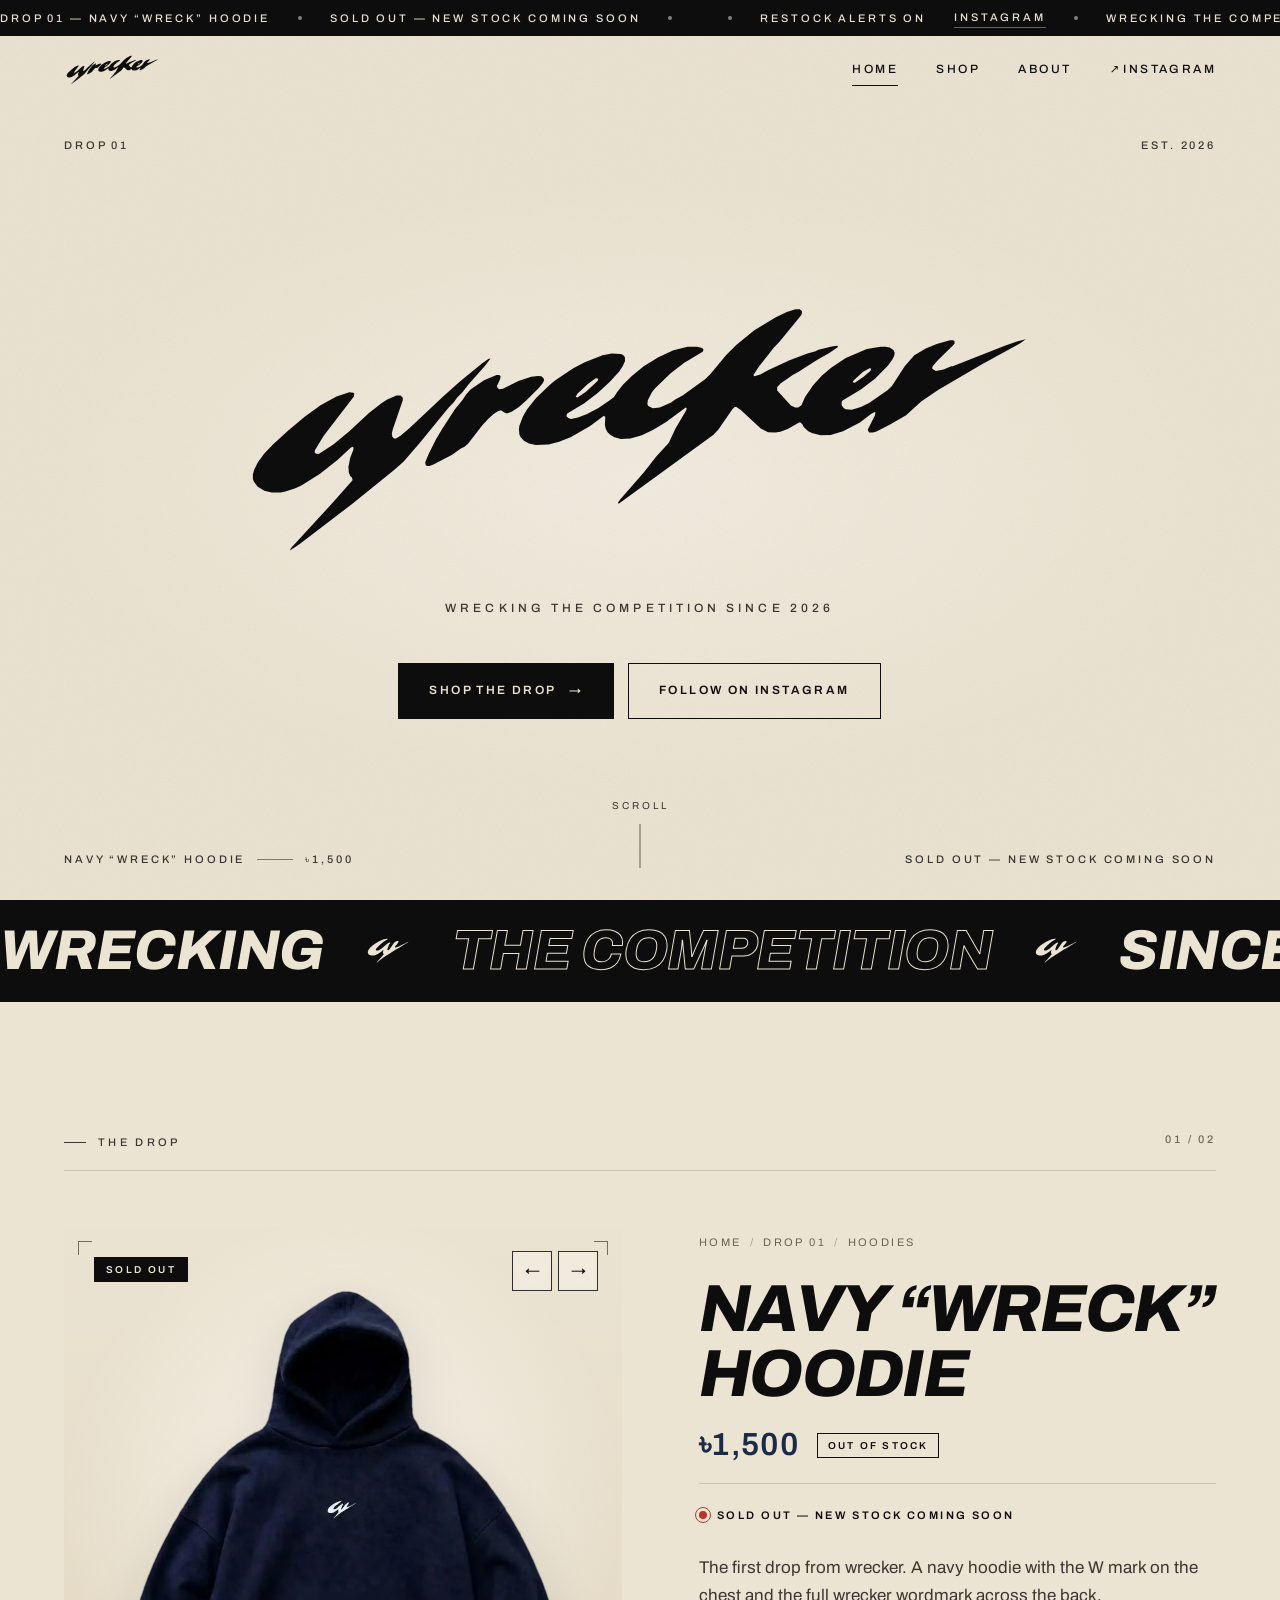
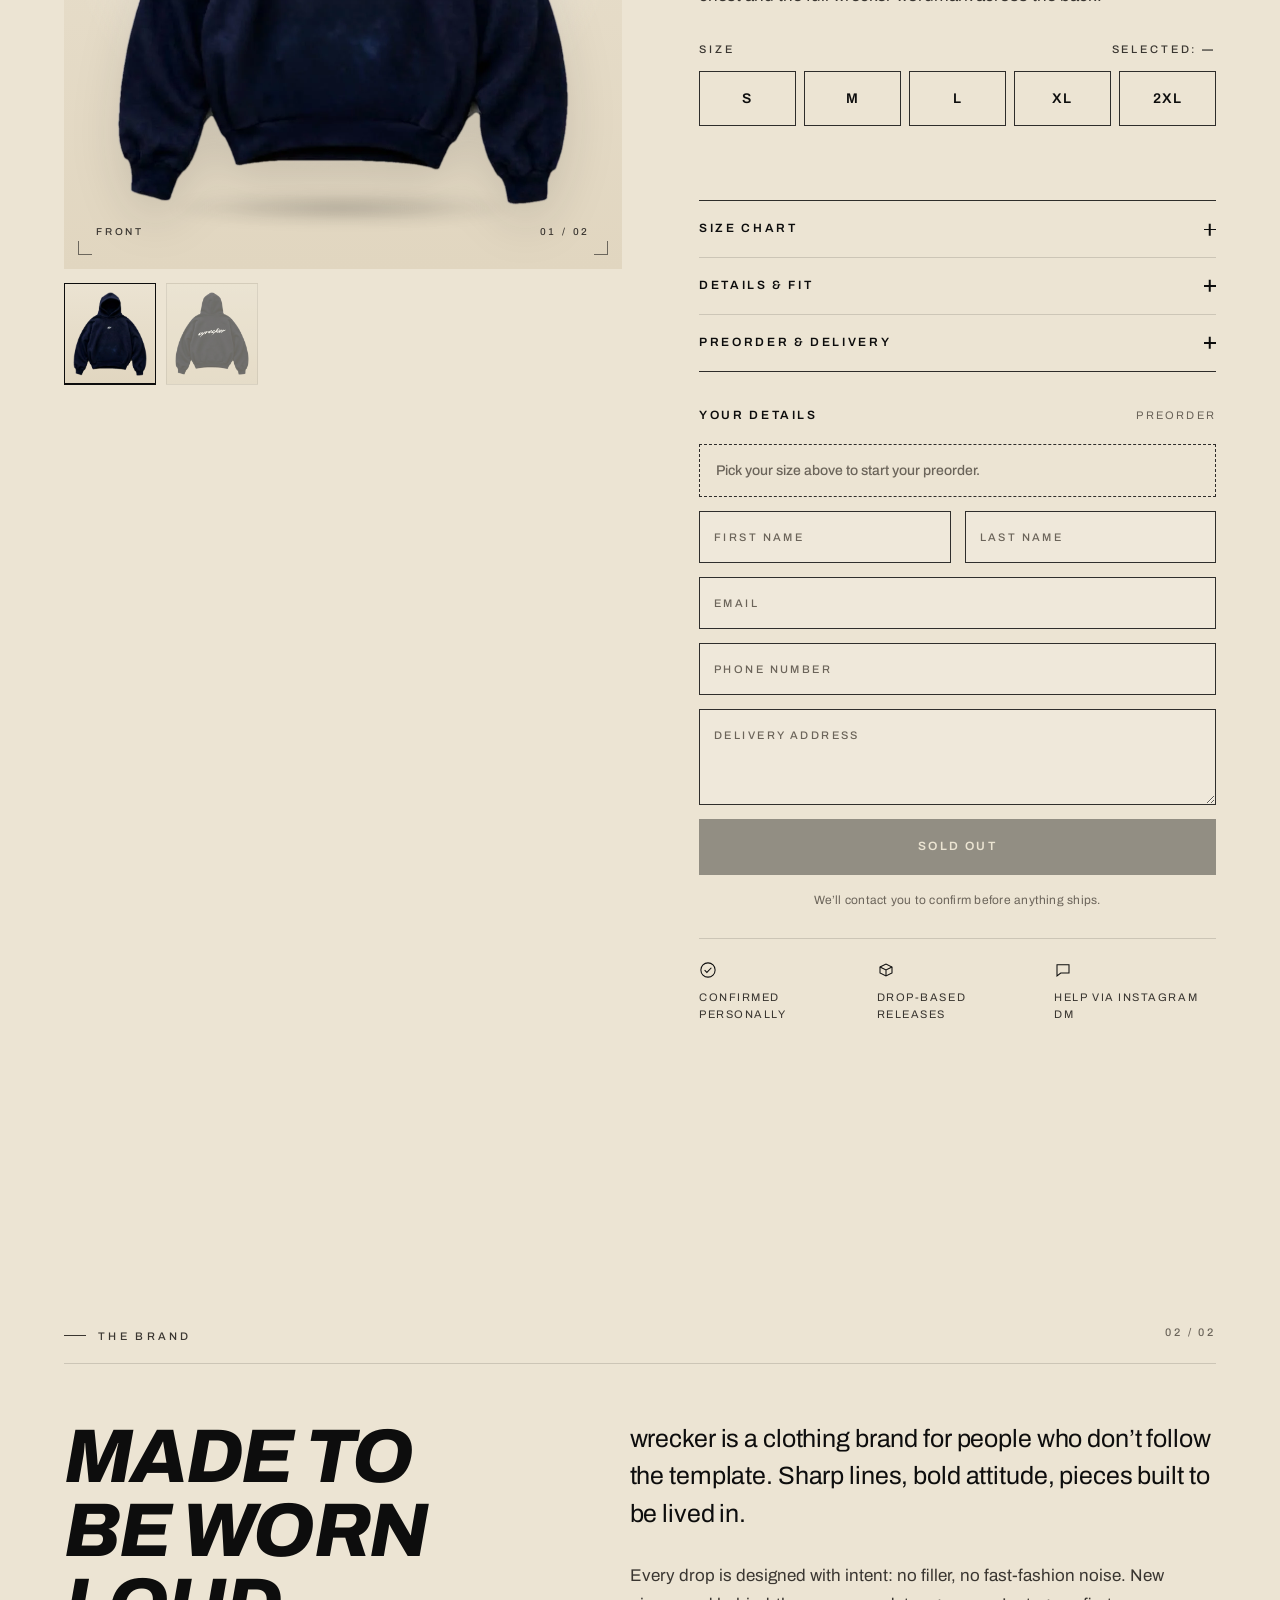
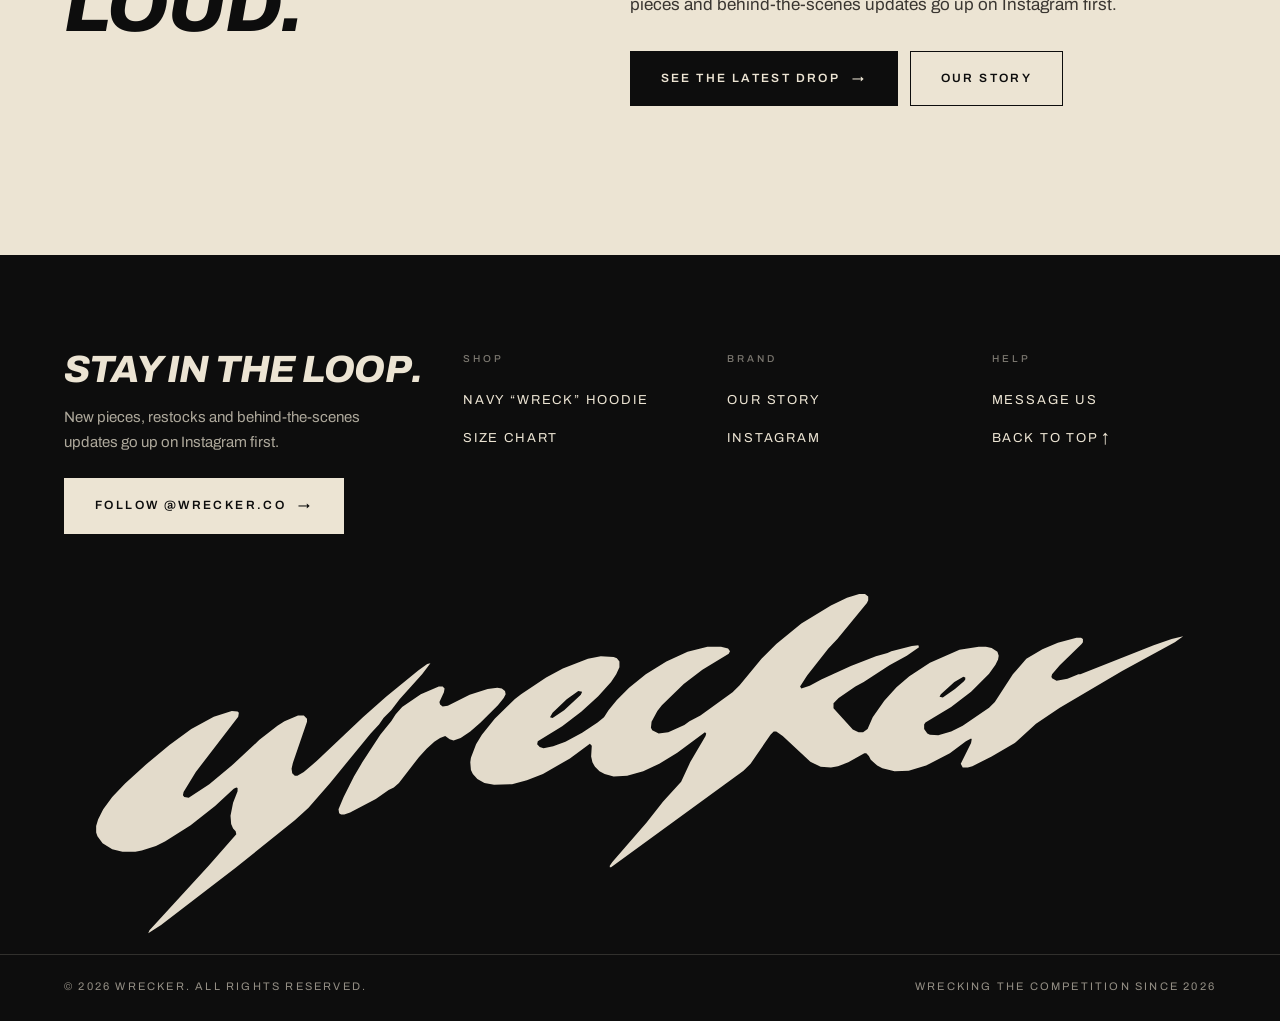
==== index.html @ 241a3a74 "Add files via upload" ====
<!doctype html>
<html lang="en">
<head>
  <meta charset="utf-8" />
  <meta name="viewport" content="width=device-width, initial-scale=1, viewport-fit=cover" />
  <title>wrecker &mdash; Wrecking The Competition Since 2026</title>
  <meta name="description" content="wrecker, a clothing brand. Drop 01: the Navy &quot;Wreck&quot; Hoodie. Follow us on Instagram." />
  <meta name="theme-color" content="#ece4d3" />
  <meta property="og:site_name" content="wrecker" />
  <meta property="og:type" content="website" />
  <meta property="og:title" content="wrecker &mdash; Wrecking The Competition Since 2026" />
  <meta property="og:description" content="wrecker, a clothing brand. Drop 01: the Navy &quot;Wreck&quot; Hoodie. Follow us on Instagram." />
  <meta property="og:image" content="hoodie-back.png" />
  <meta name="twitter:card" content="summary_large_image" />
  <link rel="icon" href="wrecker-icon.svg" type="image/svg+xml" />
  <link rel="preconnect" href="https://fonts.googleapis.com" />
  <link rel="preconnect" href="https://fonts.gstatic.com" crossorigin />
  <link rel="stylesheet" href="wrecker.css" />
  <link rel="preload" as="image" href="hoodie-front.webp" type="image/webp" />
  <script type="application/ld+json">{"@context":"https://schema.org","@type":"Product","name":"Navy \"Wreck\" Hoodie","brand":{"@type":"Brand","name":"wrecker"},"image":["hoodie-front.png","hoodie-back.png"],"offers":{"@type":"Offer","price":"1500","priceCurrency":"BDT","availability":"https://schema.org/OutOfStock"}}</script>
  <script>document.documentElement.classList.add("js");</script>
</head>
<body id="top">
  <svg width="0" height="0" style="position:absolute" aria-hidden="true" focusable="false"><symbol id="wm" viewBox="0 0 448.00 147.75"><path fill-rule="evenodd" d="M171.50 45.50 L170.25 44.50 L168.50 44.25 L164.75 44.75 L157.75 47.00 L149.25 51.25 L147.25 51.50 L146.25 50.75 L146.00 49.75 L147.75 46.00 L148.00 44.50 L147.25 43.75 L145.75 43.75 L138.75 46.75 L131.50 51.75 L129.00 54.50 L127.25 57.25 L123.00 62.50 L116.00 73.25 L112.75 78.75 L108.75 86.75 L106.75 91.50 L107.00 93.00 L107.75 93.50 L109.00 93.50 L111.25 92.75 L121.25 87.50 L126.25 84.00 L128.25 83.00 L130.25 81.25 L138.00 71.25 L141.00 68.00 L144.00 65.25 L146.25 63.75 L148.25 63.00 L150.00 64.25 L151.50 64.75 L154.25 63.75 L158.00 61.25 L162.00 57.75 L168.75 51.00 L171.00 48.25 L171.75 46.75ZM142.50 34.75 L141.25 35.00 L137.75 37.50 L125.25 47.75 L116.25 55.75 L98.25 72.75 L93.25 77.00 L90.75 78.50 L89.75 78.50 L88.75 77.50 L88.50 75.75 L89.00 73.50 L94.50 57.50 L94.50 56.25 L93.25 55.00 L91.00 55.00 L85.75 57.25 L83.00 59.00 L76.00 64.50 L65.25 74.50 L56.50 81.75 L48.50 87.00 L46.75 86.75 L46.25 86.00 L46.50 84.75 L51.25 77.00 L67.75 55.50 L68.00 54.00 L67.50 53.50 L65.25 53.25 L58.25 55.50 L49.50 60.25 L41.00 66.50 L32.00 74.00 L23.75 81.50 L18.75 86.75 L15.25 91.50 L13.25 95.50 L12.50 98.00 L12.50 100.50 L13.00 102.00 L15.00 104.75 L18.75 107.00 L22.75 108.00 L27.75 108.00 L30.25 107.50 L35.75 105.75 L39.25 104.00 L49.25 97.75 L58.75 90.25 L66.00 83.50 L67.00 83.00 L67.50 83.25 L67.50 84.50 L65.75 89.00 L64.75 94.00 L65.00 97.25 L65.75 99.00 L66.75 100.00 L67.00 101.25 L56.25 113.50 L33.25 138.50 L32.75 139.75 L37.75 136.50 L66.75 114.25 L89.75 95.75 L95.00 91.00 L103.50 81.25 L119.25 62.00 L122.50 58.50 L124.25 56.00 L127.25 53.00 L130.50 48.75 L139.25 39.00ZM435.25 24.25 L430.75 25.25 L423.75 27.75 L395.25 39.00 L394.50 39.00 L390.25 40.75 L386.00 41.50 L384.25 40.50 L384.00 40.00 L384.25 39.00 L387.25 35.50 L395.75 27.25 L396.25 26.50 L396.25 25.25 L395.50 24.75 L393.75 24.75 L386.50 26.75 L380.50 29.25 L374.25 33.00 L369.00 39.00 L362.00 49.75 L359.75 52.00 L349.50 59.00 L345.00 61.25 L340.00 62.75 L336.75 62.50 L335.75 62.00 L334.50 60.25 L334.50 58.50 L335.00 57.75 L345.00 51.75 L352.75 45.75 L359.75 38.75 L362.25 35.25 L363.25 33.25 L363.50 31.75 L363.00 30.25 L360.75 28.75 L358.50 28.25 L355.75 28.25 L348.25 29.50 L336.75 34.50 L328.75 39.75 L323.75 44.00 L319.00 49.25 L314.50 55.75 L312.50 60.25 L310.75 61.50 L309.00 61.50 L306.75 60.50 L299.25 52.25 L299.25 50.25 L301.25 48.25 L307.75 43.75 L311.00 42.00 L321.00 35.50 L327.75 31.75 L332.50 28.50 L332.25 27.75 L329.75 28.00 L321.75 30.00 L320.25 30.75 L315.75 32.00 L306.00 35.75 L294.50 41.00 L290.00 43.50 L286.75 44.50 L286.25 43.75 L289.00 39.50 L297.25 29.00 L300.75 25.25 L312.25 11.25 L312.75 10.25 L312.75 8.75 L311.50 7.75 L309.25 7.75 L304.50 9.25 L298.25 12.25 L286.75 19.25 L277.00 27.25 L271.25 33.00 L262.75 43.25 L260.00 46.00 L247.50 55.00 L243.25 57.25 L241.25 58.75 L235.00 61.50 L231.25 62.00 L228.75 60.75 L228.25 59.75 L228.50 57.50 L230.75 53.25 L232.50 51.00 L241.00 42.75 L248.25 37.25 L258.50 31.00 L259.00 30.00 L258.25 29.00 L255.50 28.25 L250.25 28.25 L242.50 30.25 L234.25 34.00 L226.25 39.00 L219.75 44.25 L215.00 49.00 L211.75 53.00 L210.00 55.75 L207.50 57.75 L201.50 61.75 L195.00 65.25 L190.25 67.00 L186.50 67.75 L185.00 67.25 L184.00 66.25 L184.25 65.00 L193.75 59.25 L201.25 53.50 L207.75 47.50 L212.75 42.00 L214.75 39.00 L216.00 36.25 L216.00 34.00 L215.00 32.75 L213.75 32.25 L208.75 32.00 L203.75 33.00 L194.00 36.75 L187.50 40.25 L177.75 46.75 L175.25 48.75 L167.50 56.25 L162.50 62.50 L160.25 66.25 L158.25 71.50 L158.00 73.25 L158.25 76.25 L159.00 77.75 L160.75 79.75 L163.50 81.25 L167.25 82.00 L174.25 81.75 L180.00 80.25 L186.25 77.75 L196.75 71.75 L204.50 66.00 L205.25 66.75 L205.00 71.00 L205.50 73.25 L206.50 75.00 L208.25 76.75 L210.25 77.75 L213.75 78.75 L219.00 78.50 L225.25 76.75 L231.50 73.75 L238.50 69.50 L249.25 61.50 L249.75 62.00 L249.50 63.00 L243.50 73.25 L240.00 80.75 L233.00 88.50 L226.50 96.75 L213.25 112.00 L212.25 113.50 L212.25 114.00 L212.75 114.00 L264.25 76.50 L267.00 73.75 L274.75 62.50 L276.00 61.25 L277.00 61.25 L279.50 63.00 L290.25 73.00 L294.25 75.00 L298.25 75.25 L301.00 74.75 L305.00 73.25 L311.25 69.75 L312.00 69.75 L313.00 70.75 L313.75 72.25 L316.25 74.50 L318.25 75.50 L323.00 76.75 L328.50 76.50 L335.25 74.50 L344.50 69.75 L350.75 65.00 L352.75 64.00 L353.00 64.25 L352.75 65.75 L348.75 73.75 L349.50 75.25 L351.50 75.25 L353.25 74.75 L360.75 71.00 L369.75 65.75 L378.00 58.25 L387.25 52.00 L411.50 37.75 L432.00 26.50ZM201.50 45.75 L201.00 47.00 L194.50 53.00 L190.00 56.00 L189.00 55.75 L190.00 54.00 L195.50 48.75 L200.00 45.50ZM350.50 40.25 L350.50 41.00 L350.00 41.75 L346.50 44.75 L341.75 48.00 L340.50 47.75 L341.00 46.75 L346.25 42.00 L349.75 40.00Z"/></symbol><symbol id="wmk" viewBox="0 0 226.25 160.75"><path fill-rule="evenodd" d="M204.25 39.00 L202.75 39.25 L185.75 48.00 L160.50 60.00 L150.75 63.75 L147.50 64.50 L144.75 64.50 L144.00 64.25 L143.00 63.25 L143.25 61.25 L153.50 49.50 L157.50 44.00 L159.75 39.50 L159.50 37.00 L157.25 35.75 L154.50 35.75 L149.50 37.00 L147.00 38.25 L143.50 40.75 L137.75 46.50 L130.25 56.75 L127.75 61.00 L120.25 71.75 L115.50 76.25 L114.25 77.00 L112.00 77.50 L110.75 77.00 L109.75 76.00 L109.50 75.25 L109.50 72.75 L110.50 68.25 L114.75 57.50 L117.50 52.00 L122.00 44.50 L122.00 43.50 L121.00 42.75 L118.75 43.00 L113.50 45.25 L108.75 48.25 L101.75 54.00 L91.50 63.25 L84.00 69.25 L78.50 73.00 L69.00 78.00 L65.50 79.00 L60.25 78.75 L58.25 77.00 L57.75 76.00 L57.75 74.00 L59.25 70.75 L60.75 68.50 L65.00 63.50 L72.75 55.75 L82.75 47.00 L92.25 39.75 L101.25 33.75 L110.75 28.25 L111.25 27.75 L111.25 26.75 L110.00 26.00 L106.25 26.00 L106.00 26.25 L101.00 26.50 L93.25 28.25 L88.50 30.00 L87.75 30.00 L82.25 32.25 L66.50 40.00 L52.00 49.00 L41.25 57.25 L31.75 66.25 L26.00 73.50 L22.75 80.00 L21.75 84.00 L21.75 88.75 L24.00 94.25 L27.00 97.25 L30.50 99.25 L37.75 101.00 L45.25 101.00 L49.00 100.50 L59.25 97.50 L68.25 93.00 L78.25 86.50 L79.50 85.25 L84.75 81.50 L90.75 76.00 L91.75 76.25 L91.75 77.50 L90.00 83.25 L89.75 88.25 L90.75 91.75 L93.50 95.00 L93.50 95.50 L78.75 111.75 L62.25 130.75 L59.75 134.50 L60.25 134.50 L75.00 122.50 L85.75 114.75 L88.00 112.75 L105.50 100.75 L107.50 99.75 L116.25 93.75 L125.50 88.25 L133.75 82.75 L142.75 77.50 L143.50 76.75 L154.50 70.50 L160.25 66.75 L164.50 64.50 L178.50 55.75 L186.00 51.50 L188.25 49.75 L200.50 42.25Z"/></symbol></svg>

  <a class="skip" href="#main">Skip to content</a>
  <div class="announce" role="region" aria-label="Announcement">
    <div class="announce-track"><span>Drop 01 &mdash; Navy &ldquo;Wreck&rdquo; Hoodie</span><span><span data-stock>Sold out &mdash; new stock coming soon</span></span><span>Restock alerts on <a href="https://www.instagram.com/wrecker.co/" target="_blank" rel="noopener">Instagram</a></span><span>Wrecking the competition since 2026</span><span>Drop 01 &mdash; Navy &ldquo;Wreck&rdquo; Hoodie</span><span><span aria-hidden="true" data-stock>Sold out &mdash; new stock coming soon</span></span><span>Restock alerts on <a href="https://www.instagram.com/wrecker.co/" target="_blank" rel="noopener">Instagram</a></span><span>Wrecking the competition since 2026</span></div>
  </div>
  <header class="site-header">
    <div class="inner">
      <a class="brand" href="/" aria-label="wrecker, home"><svg class="logo" viewBox="0 0 448.00 147.75" aria-hidden="true" focusable="false"><use href="#wm"/></svg></a>
      <nav class="nav" aria-label="Main">
        <a href="/" aria-current="page">Home</a>
        <a href="/#preorder">Shop</a>
        <a href="our-story.html">About</a>
        <a class="ext" href="https://www.instagram.com/wrecker.co/" target="_blank" rel="noopener">Instagram</a>
      </nav>
      <button class="menu-btn" type="button" aria-expanded="false" aria-controls="mobile-menu"><span class="lbl">Menu</span><span class="bars" aria-hidden="true"></span></button>
    </div>
  </header>
  <div class="mobile-menu" id="mobile-menu" aria-hidden="true">
    <nav aria-label="Mobile">
      <ol>
        <li><a href="/" aria-current="page">Home</a></li>
        <li><a href="/#preorder">Shop</a></li>
        <li><a href="our-story.html">About</a></li>
        <li><a href="https://www.instagram.com/wrecker.co/" target="_blank" rel="noopener">Instagram</a></li>
      </ol>
    </nav>
    <div class="mm-foot"><span>Est. 2026</span><a class="link" href="https://ig.me/m/wrecker.co" target="_blank" rel="noopener">Message us</a></div>
  </div>

  <main id="main">
    <section class="hero" aria-label="wrecker">
      <div class="hero-meta" aria-hidden="true">
        <p class="tl">Drop 01</p>
        <p class="tr">Est. 2026</p>
        <p class="bl">Navy &ldquo;Wreck&rdquo; Hoodie<span class="rule"></span>&#2547;1,500</p>
        <p class="br"><span data-stock>Sold out &mdash; new stock coming soon</span></p>
      </div>
      <div class="hero-inner">
        <h1 class="wordmark"><span class="visually-hidden">wrecker</span><svg class="logo" viewBox="0 0 448.00 147.75" aria-hidden="true" focusable="false"><use href="#wm"/></svg></h1>
        <p class="tagline">Wrecking The Competition Since 2026</p>
        <div class="actions">
          <a class="btn" href="#preorder">Shop the drop <span class="arrow" aria-hidden="true">&rarr;</span></a>
          <a class="btn ghost" href="https://www.instagram.com/wrecker.co/" target="_blank" rel="noopener">Follow on Instagram</a>
        </div>
      </div>
      <a class="scroll-cue" href="#preorder" aria-label="Scroll to the drop"><span>Scroll</span><i></i></a>
    </section>

  <div class="marquee" aria-hidden="true">
    <div class="marquee-track"><span class="">Wrecking</span><span><svg class="mark" viewBox="0 0 226.25 160.75" aria-hidden="true" focusable="false"><use href="#wmk"/></svg></span><span class="outline">the competition</span><span><svg class="mark" viewBox="0 0 226.25 160.75" aria-hidden="true" focusable="false"><use href="#wmk"/></svg></span><span class="">since 2026</span><span><svg class="mark" viewBox="0 0 226.25 160.75" aria-hidden="true" focusable="false"><use href="#wmk"/></svg></span><span class="">Wrecking</span><span><svg class="mark" viewBox="0 0 226.25 160.75" aria-hidden="true" focusable="false"><use href="#wmk"/></svg></span><span class="outline">the competition</span><span><svg class="mark" viewBox="0 0 226.25 160.75" aria-hidden="true" focusable="false"><use href="#wmk"/></svg></span><span class="">since 2026</span><span><svg class="mark" viewBox="0 0 226.25 160.75" aria-hidden="true" focusable="false"><use href="#wmk"/></svg></span><span class="">Wrecking</span><span><svg class="mark" viewBox="0 0 226.25 160.75" aria-hidden="true" focusable="false"><use href="#wmk"/></svg></span><span class="outline">the competition</span><span><svg class="mark" viewBox="0 0 226.25 160.75" aria-hidden="true" focusable="false"><use href="#wmk"/></svg></span><span class="">since 2026</span><span><svg class="mark" viewBox="0 0 226.25 160.75" aria-hidden="true" focusable="false"><use href="#wmk"/></svg></span><span class="">Wrecking</span><span><svg class="mark" viewBox="0 0 226.25 160.75" aria-hidden="true" focusable="false"><use href="#wmk"/></svg></span><span class="outline">the competition</span><span><svg class="mark" viewBox="0 0 226.25 160.75" aria-hidden="true" focusable="false"><use href="#wmk"/></svg></span><span class="">since 2026</span><span><svg class="mark" viewBox="0 0 226.25 160.75" aria-hidden="true" focusable="false"><use href="#wmk"/></svg></span></div>
  </div>

    <section class="section" id="preorder" aria-labelledby="po-title">
      <div class="section-head"><p class="eyebrow">The drop</p><span class="index">01 / 02</span></div>
      <div class="po-grid">
        <div class="po-gallery soldout" aria-label="Navy Wreck hoodie photos">
          <figure class="po-photo" id="po-main" tabindex="0" aria-label="Product photo. Click or use the arrow keys to switch view.">
            <span class="ticks" aria-hidden="true"><i></i></span>
            <span class="po-badge">Sold out</span>
            <span class="po-hint" aria-hidden="true">Hover to zoom &middot; click to turn</span>
            <div class="po-arrows">
              <button type="button" class="po-arrow" data-step="-1" aria-label="Previous view">&larr;</button>
              <button type="button" class="po-arrow" data-step="1" aria-label="Next view">&rarr;</button>
            </div>
            <picture>
              <source id="po-src" srcset="hoodie-front.webp" type="image/webp">
              <img id="po-img" src="hoodie-front.png" alt="Front view of the navy Wreck hoodie" width="889" height="1011" loading="eager" fetchpriority="high">
            </picture>
            <figcaption id="po-cap">Front</figcaption>
            <span class="po-count" id="po-count" aria-hidden="true">01 / 02</span>
          </figure>
          <div class="po-thumbs">
            <button type="button" class="po-thumb active" data-view="front" aria-label="Show front" aria-pressed="true"><picture><source srcset="hoodie-front.webp" type="image/webp"><img src="hoodie-front.png" alt="" width="889" height="1011"></picture></button>
            <button type="button" class="po-thumb" data-view="back" aria-label="Show back" aria-pressed="false"><picture><source srcset="hoodie-back.webp" type="image/webp"><img src="hoodie-back.png" alt="" width="1000" height="1126" loading="lazy"></picture></button>
          </div>
        </div>

        <div class="po-info" id="order">
          <nav class="po-crumbs" aria-label="Breadcrumb"><a href="/">Home</a><span aria-hidden="true">/</span><span>Drop 01</span><span aria-hidden="true">/</span><span>Hoodies</span></nav>
          <h2 id="po-title">Navy &ldquo;Wreck&rdquo; Hoodie</h2>
          <div class="po-price-row">
            <p class="po-price">&#2547;1,500</p>
            <span class="po-soldout">Out of stock</span>
          </div>
          <p class="po-status" id="po-status"><span class="po-dot" aria-hidden="true"></span><span>Sold out &mdash; new stock coming soon</span></p>
          <!-- EDIT: product description -->
          <p class="po-desc">The first drop from wrecker. A navy hoodie with the W mark on the chest and the full wrecker wordmark across the back.</p>

          <fieldset class="sizes">
            <legend><span>Size</span><span>Selected: <output id="size-picked">&mdash;</output></span></legend>
            <div class="size-row">
              <input type="radio" name="size" id="size-s" value="S"><label for="size-s">S</label>
              <input type="radio" name="size" id="size-m" value="M"><label for="size-m">M</label>
              <input type="radio" name="size" id="size-l" value="L"><label for="size-l">L</label>
              <input type="radio" name="size" id="size-xl" value="XL"><label for="size-xl">XL</label>
              <input type="radio" name="size" id="size-2xl" value="2XL"><label for="size-2xl">2XL</label>
            </div>
          </fieldset>
          <button type="button" class="size-link" data-open-chart>View size chart</button>

          <div class="accs">
            <details class="acc" id="size-chart">
              <summary>Size chart <span class="pm" aria-hidden="true"></span></summary>
              <div class="acc-body">
                <div class="chart-scroll">
                  <table class="size-table">
                    <thead>
                      <tr><th scope="col">Measurement (in)</th><th scope="col">S</th><th scope="col">M</th><th scope="col">L</th><th scope="col">XL</th><th scope="col">2XL</th></tr>
                    </thead>
                    <tbody>
                      <tr><th scope="row">Length</th><td>25.59</td><td>26.38</td><td>27.17</td><td>27.95</td><td>28.74</td></tr>
                      <tr><th scope="row">1/2 Chest</th><td>16.93</td><td>17.72</td><td>18.50</td><td>19.29</td><td>20.08</td></tr>
                      <tr><th scope="row">1/2 Waist</th><td>15.75</td><td>16.54</td><td>17.32</td><td>18.11</td><td>18.90</td></tr>
                      <tr><th scope="row">Sleeve Length</th><td>7.48</td><td>7.87</td><td>8.27</td><td>8.66</td><td>9.06</td></tr>
                    </tbody>
                  </table>
                </div>
                <p class="chart-note">Measured flat, in inches. Between sizes? Message us and we&rsquo;ll help you pick.</p>
              </div>
            </details>
            <details class="acc">
              <summary>Details &amp; fit <span class="pm" aria-hidden="true"></span></summary>
              <div class="acc-body">
                <!-- EDIT: add fabric, weight and care once confirmed -->
                <ul>
                  <li>Oversized, drop-shoulder silhouette</li>
                  <li>Ribbed cuffs and hem</li>
                  <li>W mark on the chest</li>
                  <li>wrecker wordmark across the back</li>
                  <li>Colour: navy</li>
                </ul>
              </div>
            </details>
            <details class="acc">
              <summary>Preorder &amp; delivery <span class="pm" aria-hidden="true"></span></summary>
              <div class="acc-body">
                <!-- EDIT: add delivery areas and timings -->
                <p>Place your preorder below. We contact every customer personally to confirm the order before it ships.</p>
                <p>Prefer to order by message? <a class="link" href="https://ig.me/m/wrecker.co" target="_blank" rel="noopener">DM us on Instagram</a>.</p>
              </div>
            </details>
          </div>

          <div class="order-head"><h3>Your details</h3><span class="step">Preorder</span></div>
          <form id="order-form" novalidate>
            <p id="order-summary" class="empty">Pick your size above to start your preorder.</p>
            <div class="row">
              <label class="field"><input type="text" name="first_name" required autocomplete="given-name" placeholder=" "><span>First name</span></label>
              <label class="field"><input type="text" name="last_name" required autocomplete="family-name" placeholder=" "><span>Last name</span></label>
            </div>
            <label class="field"><input type="email" name="email" required autocomplete="email" placeholder=" "><span>Email</span></label>
            <label class="field"><input type="tel" name="phone" required autocomplete="tel" placeholder=" "><span>Phone number</span></label>
            <label class="field"><textarea name="address" required autocomplete="street-address" placeholder=" "></textarea><span>Delivery address</span></label>
            <input type="checkbox" name="botcheck" tabindex="-1" autocomplete="off" style="display:none">
            <button type="submit" class="btn block" id="order-submit" disabled>Sold out</button>
            <p id="order-msg" role="status"></p>
            <p class="form-fine">We&rsquo;ll contact you to confirm before anything ships.</p>
          </form>

          <ul class="assure">
            <li><svg viewBox="0 0 24 24" aria-hidden="true"><circle cx="12" cy="12" r="9.5"/><path d="M7.5 12.3l3 3 6-6.3"/></svg>Confirmed personally</li>
            <li><svg viewBox="0 0 24 24" aria-hidden="true"><path d="M4 8l8-4 8 4v8l-8 4-8-4z"/><path d="M4 8l8 4 8-4M12 12v8"/></svg>Drop-based releases</li>
            <li><svg viewBox="0 0 24 24" aria-hidden="true"><path d="M4 5h16v11H9l-5 4z"/></svg>Help via Instagram DM</li>
          </ul>
          <p class="po-dm">Prefer Instagram? <a class="link" href="https://ig.me/m/wrecker.co" target="_blank" rel="noopener">Message us</a>.</p>
        </div>
      </div>
    </section>

    <section class="section" aria-labelledby="brand-title">
      <div class="section-head"><p class="eyebrow">The brand</p><span class="index">02 / 02</span></div>
      <div class="two-col">
        <div class="sticky-col">
          <h2 id="brand-title">Made to be worn loud.</h2>
        </div>
        <div>
          <!-- TODO: replace with the real brand description -->
          <p class="lead">wrecker is a clothing brand for people who don&rsquo;t follow the template. Sharp lines, bold attitude, pieces built to be lived in.</p>
          <p>Every drop is designed with intent: no filler, no fast-fashion noise. New pieces and behind-the-scenes updates go up on Instagram first.</p>
          <p style="display:flex;gap:12px;flex-wrap:wrap;margin-top:32px">
            <a class="btn" href="https://www.instagram.com/wrecker.co/" target="_blank" rel="noopener">See the latest drop <span class="arrow" aria-hidden="true">&rarr;</span></a>
            <a class="btn ghost" href="our-story.html">Our story</a>
          </p>
        </div>
      </div>
    </section>
  </main>

  <footer class="site-footer">
    <div class="footer-top">
      <div class="footer-intro">
        <p class="statement-sm">Stay in the loop.</p>
        <p>New pieces, restocks and behind-the-scenes updates go up on Instagram first.</p>
        <a class="btn light" href="https://www.instagram.com/wrecker.co/" target="_blank" rel="noopener">Follow @wrecker.co <span class="arrow" aria-hidden="true">&rarr;</span></a>
      </div>
      <div class="footer-col">
        <h4>Shop</h4>
        <ul>
          <li><a href="/#preorder">Navy &ldquo;Wreck&rdquo; Hoodie</a></li>
          <li><a href="/#size-chart">Size chart</a></li>
        </ul>
      </div>
      <div class="footer-col">
        <h4>Brand</h4>
        <ul>
          <li><a href="our-story.html">Our story</a></li>
          <li><a href="https://www.instagram.com/wrecker.co/" target="_blank" rel="noopener">Instagram</a></li>
        </ul>
      </div>
      <div class="footer-col">
        <h4>Help</h4>
        <ul>
          <li><a href="https://ig.me/m/wrecker.co" target="_blank" rel="noopener">Message us</a></li>
          <li><a href="#top">Back to top &uarr;</a></li>
        </ul>
      </div>
    </div>
    <div class="footer-mark" aria-hidden="true"><svg class="logo" viewBox="0 0 448.00 147.75" aria-hidden="true" focusable="false"><use href="#wm"/></svg></div>
    <div class="footer-bottom">
      <span>&copy; <span data-year>2026</span> wrecker. All rights reserved.</span>
      <span>Wrecking the competition since 2026</span>
    </div>
  </footer>
  <div class="buybar" aria-label="Quick buy">
    <div class="buybar-in">
      <picture><source srcset="hoodie-front.webp" type="image/webp"><img src="hoodie-front.png" alt="" width="44" height="44" loading="lazy"></picture>
      <div class="bb-text"><span class="bb-name">Navy &ldquo;Wreck&rdquo; Hoodie</span><span class="bb-price">&#2547;1,500</span></div>
      <a class="btn" id="bb-btn" href="#order">Preorder</a>
    </div>
  </div>
  <script src="wrecker.js" defer></script>
</body>
</html>
---- wrecker.css ----
/* =====================================================================
   wrecker — shared styles
   Fonts:  Archivo (display + body), unchanged.
   Colour: cream / ink / navy, unchanged.
   This file now holds every style the site uses (the old inline <style>
   block in index.html has moved here).
===================================================================== */
@import url("https://fonts.googleapis.com/css2?family=Archivo:ital,wght@0,400;0,500;0,600;1,800&display=swap");

:root {
  --cream: #ece4d3;
  --cream-deep: #e2d8c3;
  --paper: #f3eee3;
  --ink: #0d0d0d;
  --ink-soft: #3a3631;
  --ink-mute: #6b645a;
  --navy: #1b2a47;
  --line: rgba(13, 13, 13, 0.14);
  --line-strong: rgba(13, 13, 13, 0.85);
  --font-display: "Archivo", "Arial Black", system-ui, sans-serif;
  --font-body: "Archivo", system-ui, -apple-system, "Segoe UI", sans-serif;
  --gutter: clamp(20px, 5vw, 64px);
  --max: 1280px;
  --ratio: 3.0321;
  --ease: cubic-bezier(0.2, 0.7, 0.2, 1);
  --ease-io: cubic-bezier(0.7, 0, 0.2, 1);
  --header-h: 68px;
  --bar-h: 36px;
  color-scheme: light;
}

/* ---------------------------------------------------------------- base */
*, *::before, *::after { box-sizing: border-box; }
html { scroll-behavior: smooth; scroll-padding-top: calc(var(--header-h) + 16px); -webkit-text-size-adjust: 100%; }
body {
  margin: 0; background: var(--cream); color: var(--ink);
  font-family: var(--font-body); font-size: 17px; line-height: 1.65;
  -webkit-font-smoothing: antialiased; -moz-osx-font-smoothing: grayscale;
  text-rendering: optimizeLegibility; font-kerning: normal;
  min-height: 100vh; display: flex; flex-direction: column;
}
body.menu-open { overflow: hidden; }
::selection { background: var(--ink); color: var(--cream); }

/* band under the phone status bar */
body::before {
  content: ""; position: fixed; inset: 0 0 auto; height: env(safe-area-inset-top, 0px);
  z-index: 60; background: var(--cream);
}
/* soft paper grain over everything */
body::after {
  content: ""; position: fixed; inset: 0; pointer-events: none; z-index: 90;
  opacity: 0.28; mix-blend-mode: multiply;
  background-image: url("data:image/svg+xml;utf8,<svg xmlns='http://www.w3.org/2000/svg' width='220' height='220'><filter id='n'><feTurbulence type='fractalNoise' baseFrequency='0.9' numOctaves='2' stitchTiles='stitch'/><feColorMatrix values='0 0 0 0 0.45  0 0 0 0 0.4  0 0 0 0 0.3  0 0 0 0.35 0'/></filter><rect width='100%' height='100%' filter='url(%23n)'/></svg>");
}

a { color: inherit; }
img { max-width: 100%; display: block; }
button { font: inherit; color: inherit; }
:focus-visible { outline: 2px solid var(--ink); outline-offset: 3px; }
.visually-hidden { position: absolute !important; width: 1px; height: 1px; overflow: hidden; clip: rect(0 0 0 0); white-space: nowrap; }

.skip {
  position: fixed; top: 10px; left: 10px; z-index: 100; padding: 10px 16px;
  background: var(--ink); color: var(--cream); text-decoration: none;
  font-size: 12px; font-weight: 600; letter-spacing: 0.18em; text-transform: uppercase;
  transform: translateY(-160%); transition: transform 0.3s var(--ease);
}
.skip:focus { transform: none; }

/* ---------------------------------------------------------------- logo */
.logo { display: block; fill: currentColor; aspect-ratio: var(--ratio); height: auto; }
.mark { display: inline-block; fill: currentColor; width: 1.4em; height: 1em; vertical-align: -0.1em; }

/* ---------------------------------------------------------- announcement */
.announce {
  position: relative; z-index: 41; background: var(--ink); color: var(--cream);
  height: var(--bar-h); overflow: hidden; display: flex; align-items: center;
  font-size: 11px; font-weight: 500; letter-spacing: 0.26em; text-transform: uppercase;
}
.announce-track { display: flex; width: max-content; animation: ticker 38s linear infinite; }
.announce-track span { display: inline-flex; align-items: center; gap: 28px; padding-right: 28px; white-space: nowrap; }
.announce-track span::after { content: ""; width: 4px; height: 4px; border-radius: 50%; background: currentColor; opacity: 0.55; }
.announce a { text-decoration: none; border-bottom: 1px solid rgba(236, 228, 211, 0.4); }
.announce:hover .announce-track { animation-play-state: paused; }
@keyframes ticker { to { transform: translateX(-50%); } }

/* ---------------------------------------------------------------- header */
.site-header {
  position: sticky; top: env(safe-area-inset-top, 0px); z-index: 40;
  background: color-mix(in srgb, var(--cream) 88%, transparent);
  backdrop-filter: blur(14px) saturate(1.2); -webkit-backdrop-filter: blur(14px) saturate(1.2);
  transition: box-shadow 0.4s var(--ease), background-color 0.4s var(--ease);
}
.site-header.scrolled { box-shadow: 0 1px 0 var(--line); background: color-mix(in srgb, var(--cream) 94%, transparent); }
.inner {
  max-width: var(--max); margin: 0 auto; width: 100%;
  padding-inline: var(--gutter);
  display: flex; align-items: center; justify-content: space-between; gap: 16px;
}
.site-header .inner { height: var(--header-h); }
.brand { display: block; line-height: 0; text-decoration: none; transition: opacity 0.3s var(--ease); }
.brand:hover { opacity: 0.72; }
.brand .logo { --h: 32px; height: var(--h); width: calc(var(--h) * var(--ratio)); }

.nav { display: flex; gap: clamp(18px, 3vw, 40px); align-items: center; }
.nav a {
  position: relative; text-decoration: none; font-size: 12px; font-weight: 500;
  letter-spacing: 0.2em; text-transform: uppercase; padding: 8px 0;
}
.nav a::after {
  content: ""; position: absolute; left: 0; right: 0; bottom: 2px; height: 1px; background: currentColor;
  transform: scaleX(0); transform-origin: right; transition: transform 0.45s var(--ease);
}
.nav a:hover::after, .nav a[aria-current="page"]::after { transform: scaleX(1); transform-origin: left; }
.nav .ext::before { content: "\2197"; margin-right: 0.35em; font-size: 0.95em; letter-spacing: 0; }

.menu-btn {
  display: none; align-items: center; gap: 10px; padding: 10px 0; border: 0; background: none; cursor: pointer;
  font-size: 12px; font-weight: 600; letter-spacing: 0.2em; text-transform: uppercase;
}
.menu-btn .bars { position: relative; width: 22px; height: 10px; }
.menu-btn .bars::before, .menu-btn .bars::after {
  content: ""; position: absolute; left: 0; right: 0; height: 1.5px; background: currentColor;
  transition: transform 0.45s var(--ease), top 0.45s var(--ease);
}
.menu-btn .bars::before { top: 0; }
.menu-btn .bars::after { top: 8.5px; }
.menu-open .menu-btn .bars::before { top: 4.25px; transform: rotate(45deg); }
.menu-open .menu-btn .bars::after { top: 4.25px; transform: rotate(-45deg); }

.mobile-menu {
  position: fixed; inset: 0; z-index: 35; background: var(--cream);
  padding: calc(var(--header-h) + var(--bar-h) + 40px) var(--gutter) 40px;
  display: flex; flex-direction: column; justify-content: space-between;
  clip-path: inset(0 0 100% 0); visibility: hidden;
  transition: clip-path 0.7s var(--ease-io), visibility 0s linear 0.7s;
}
.menu-open .mobile-menu { clip-path: inset(0 0 0 0); visibility: visible; transition: clip-path 0.7s var(--ease-io), visibility 0s; }
.mobile-menu ol { list-style: none; margin: 0; padding: 0; counter-reset: m; }
.mobile-menu li { border-bottom: 1px solid var(--line); overflow: hidden; }
.mobile-menu li a {
  counter-increment: m; display: flex; align-items: baseline; gap: 18px; padding: 16px 0; text-decoration: none;
  font-family: var(--font-display); font-style: italic; font-weight: 800; text-transform: uppercase;
  letter-spacing: -0.02em; font-size: clamp(40px, 12vw, 64px); line-height: 1;
  transform: translateY(110%); transition: transform 0.7s var(--ease);
}
.mobile-menu li a::before { content: "0" counter(m); font-family: var(--font-body); font-style: normal; font-weight: 500; font-size: 11px; letter-spacing: 0.2em; color: var(--ink-mute); }
.menu-open .mobile-menu li a { transform: none; }
.menu-open .mobile-menu li:nth-child(2) a { transition-delay: 0.06s; }
.menu-open .mobile-menu li:nth-child(3) a { transition-delay: 0.12s; }
.menu-open .mobile-menu li:nth-child(4) a { transition-delay: 0.18s; }
.mobile-menu .mm-foot { display: flex; justify-content: space-between; gap: 16px; font-size: 11px; letter-spacing: 0.22em; text-transform: uppercase; color: var(--ink-soft); }

/* ---------------------------------------------------------------- buttons */
.btn {
  position: relative; display: inline-flex; align-items: center; justify-content: center; gap: 12px;
  overflow: hidden; isolation: isolate;
  font-family: var(--font-body); font-size: 12px; font-weight: 600; letter-spacing: 0.2em; text-transform: uppercase;
  text-decoration: none; padding: 17px 30px; border: 1.5px solid var(--ink); border-radius: 0;
  background: var(--ink); color: var(--cream); cursor: pointer;
  transition: color 0.5s var(--ease), transform 0.2s ease;
}
.btn::before {
  content: ""; position: absolute; inset: 0; z-index: -1; background: var(--cream);
  transform: scaleY(0); transform-origin: bottom; transition: transform 0.5s var(--ease);
}
.btn:hover { color: var(--ink); }
.btn:hover::before { transform: scaleY(1); }
.btn:active { transform: scale(0.98); }
.btn .arrow { display: inline-block; transition: transform 0.5s var(--ease); }
.btn:hover .arrow { transform: translateX(4px); }
.btn.ghost { background: transparent; color: var(--ink); }
.btn.ghost::before { background: var(--ink); }
.btn.ghost:hover { color: var(--cream); }
.btn.light { background: var(--cream); color: var(--ink); border-color: var(--cream); }
.btn.light::before { background: var(--ink); }
.btn.light:hover { color: var(--cream); }
.btn.block { width: 100%; }
.btn[disabled], .btn[aria-disabled="true"] { opacity: 0.4; cursor: not-allowed; }
.btn[disabled]:hover, .btn[aria-disabled="true"]:hover { color: var(--cream); }
.btn[disabled]:hover::before, .btn[aria-disabled="true"]:hover::before { transform: scaleY(0); }
.btn[disabled]:active { transform: none; }

.link {
  text-decoration: none; background: linear-gradient(currentColor, currentColor) 0 100% / 100% 1px no-repeat;
  padding-bottom: 2px; transition: background-size 0.45s var(--ease);
}
.link:hover { background-size: 0 1px; background-position: 100% 100%; }

/* ---------------------------------------------------------------- hero */
.hero {
  position: relative; display: grid; place-items: center; text-align: center;
  min-height: calc(100svh - var(--header-h) - var(--bar-h));
  padding: clamp(80px, 12vw, 140px) var(--gutter) clamp(90px, 11vw, 130px);
  overflow: hidden;
}
.hero::before {
  /* soft vignette behind the wordmark */
  content: ""; position: absolute; inset: -10%; pointer-events: none;
  background: radial-gradient(ellipse 55% 45% at 50% 48%, rgba(243, 238, 227, 0.9), rgba(243, 238, 227, 0) 70%);
}
.hero-inner { position: relative; will-change: transform, opacity; }
.hero .wordmark { margin: 0; line-height: 0; }
.hero .wordmark .logo { width: clamp(280px, 64vw, 820px); margin: 0 auto; animation: wipe 1.5s var(--ease-io) 0.15s both; }
.hero .tagline {
  margin: 34px 0 0; font-size: 12px; font-weight: 500; letter-spacing: 0.34em; text-transform: uppercase;
  color: var(--ink-soft); animation: taglineIn 1.4s var(--ease) 0.6s both;
}
.hero .actions {
  margin-top: 44px; display: flex; gap: 14px; flex-wrap: wrap; justify-content: center;
  animation: rise 1.1s var(--ease) 0.85s both;
}
.hero-meta {
  position: absolute; inset: clamp(18px, 3vw, 32px) var(--gutter); pointer-events: none;
  font-size: 11px; font-weight: 500; letter-spacing: 0.26em; text-transform: uppercase; color: var(--ink-soft);
  animation: fadeIn 1.4s ease 1.1s both;
}
.hero-meta > * { position: absolute; margin: 0; }
.hero-meta .tl { top: 0; left: 0; }
.hero-meta .tr { top: 0; right: 0; text-align: right; }
.hero-meta .bl { bottom: 0; left: 0; }
.hero-meta .br { bottom: 0; right: 0; text-align: right; }
.hero-meta .rule { display: inline-block; width: 36px; height: 1px; background: currentColor; vertical-align: middle; margin: 0 12px; opacity: 0.6; }
.scroll-cue {
  position: absolute; left: 50%; bottom: clamp(18px, 3vw, 32px); transform: translateX(-50%);
  display: grid; justify-items: center; gap: 10px; text-decoration: none;
  font-size: 10px; letter-spacing: 0.3em; text-transform: uppercase; color: var(--ink-soft);
  animation: fadeIn 1.4s ease 1.3s both;
}
.scroll-cue i { position: relative; display: block; width: 1px; height: 44px; background: var(--line); overflow: hidden; }
.scroll-cue i::after { content: ""; position: absolute; inset: 0; background: var(--ink); animation: cue 2.2s var(--ease-io) infinite; }
@keyframes cue { 0% { transform: translateY(-100%); } 60%, 100% { transform: translateY(100%); } }

/* ---------------------------------------------------------------- marquee */
.marquee {
  background: var(--ink); color: var(--cream); overflow: hidden; padding: 22px 0;
  border-block: 1px solid var(--ink);
}
.marquee-track { display: flex; width: max-content; animation: ticker 42s linear infinite; }
.marquee-track span {
  display: inline-flex; align-items: center; gap: clamp(22px, 3vw, 44px); padding-right: clamp(22px, 3vw, 44px);
  font-family: var(--font-display); font-style: italic; font-weight: 800; text-transform: uppercase;
  letter-spacing: -0.01em; font-size: clamp(28px, 4.4vw, 56px); line-height: 1; white-space: nowrap;
}
.marquee-track .mark { width: 0.9em; height: 0.64em; vertical-align: 0; }
.marquee-track .outline { color: transparent; -webkit-text-stroke: 1px var(--cream); }

/* ---------------------------------------------------------------- sections */
.section {
  max-width: var(--max); margin: 0 auto; width: 100%;
  padding: clamp(64px, 10vw, 128px) var(--gutter);
}
.section-head { display: flex; justify-content: space-between; align-items: baseline; gap: 20px; margin-bottom: clamp(32px, 5vw, 56px); padding-bottom: 18px; border-bottom: 1px solid var(--line); }
.section-head .eyebrow { margin: 0; }
.index { font-size: 11px; font-weight: 500; letter-spacing: 0.26em; text-transform: uppercase; color: var(--ink-mute); font-variant-numeric: tabular-nums; }
.eyebrow {
  display: flex; align-items: center; gap: 12px;
  font-size: 11px; font-weight: 500; letter-spacing: 0.3em; text-transform: uppercase; color: var(--ink-soft); margin: 0 0 20px;
}
.eyebrow::before { content: ""; width: 22px; height: 1px; background: currentColor; flex: none; }
.center .eyebrow { justify-content: center; }
.section h2, .display {
  font-family: var(--font-display); font-style: italic; font-weight: 800; text-transform: uppercase;
  letter-spacing: -0.025em; text-wrap: balance;
  font-size: clamp(36px, 6vw, 76px); line-height: 0.98; margin: 0 0 28px;
}
.lead { font-size: clamp(19px, 2.2vw, 25px); line-height: 1.5; max-width: 28em; margin: 0 0 1.2em; letter-spacing: -0.005em; }
.two-col { display: grid; grid-template-columns: 1fr 1.2fr; gap: clamp(28px, 6vw, 100px); align-items: start; }
.two-col > * { min-width: 0; }
.two-col p { margin: 0 0 1.2em; max-width: 36em; }
.two-col p:not(.lead):not(.eyebrow) { color: var(--ink-soft); }
.center { text-align: center; }
.sticky-col { position: sticky; top: calc(var(--header-h) + 32px); }

/* ---------------------------------------------------------------- product */
.po-grid { display: grid; grid-template-columns: 1.08fr 1fr; gap: clamp(32px, 6vw, 96px); align-items: start; }
.po-grid > * { min-width: 0; }

.po-gallery { display: grid; gap: 14px; position: sticky; top: calc(var(--header-h) + 24px); }
.po-photo {
  position: relative; margin: 0; overflow: hidden; aspect-ratio: 4 / 4.6;
  display: grid; place-items: center; cursor: zoom-in;
  background:
    radial-gradient(ellipse 70% 60% at 50% 42%, #f6f2e9 0%, rgba(246, 242, 233, 0) 72%),
    linear-gradient(180deg, #ebe3d2 0%, #e1d6c0 100%);
}
.po-photo::after {
  /* floor shadow */
  content: ""; position: absolute; left: 18%; right: 18%; bottom: 7%; height: 5%; z-index: 0;
  background: radial-gradient(ellipse at center, rgba(13, 13, 13, 0.22), rgba(13, 13, 13, 0) 70%);
  filter: blur(6px); pointer-events: none;
}
.po-photo picture { position: relative; z-index: 1; width: 82%; transition: transform 0.6s var(--ease); }
.po-photo img { width: 100%; height: auto; filter: drop-shadow(0 18px 24px rgba(13, 13, 13, 0.12)); }
.po-photo.zoomed picture { transition: transform 0.15s ease-out; }
/* crop-mark corners */
.ticks { position: absolute; inset: 14px; pointer-events: none; z-index: 2; }
.ticks::before, .ticks::after, .ticks i::before, .ticks i::after { content: ""; position: absolute; width: 14px; height: 14px; border: 0 solid var(--ink); opacity: 0.55; }
.ticks::before { top: 0; left: 0; border-top-width: 1px; border-left-width: 1px; }
.ticks::after { top: 0; right: 0; border-top-width: 1px; border-right-width: 1px; }
.ticks i::before { bottom: 0; left: 0; border-bottom-width: 1px; border-left-width: 1px; }
.ticks i::after { bottom: 0; right: 0; border-bottom-width: 1px; border-right-width: 1px; }
.po-photo figcaption, .po-count {
  position: absolute; z-index: 3; bottom: 28px; font-size: 10px; font-weight: 500; letter-spacing: 0.28em; text-transform: uppercase; color: var(--ink-soft);
}
.po-photo figcaption { left: 32px; }
.po-count { right: 32px; font-variant-numeric: tabular-nums; }
.po-badge {
  display: none; position: absolute; top: 30px; left: 30px; z-index: 3; padding: 7px 12px 6px;
  background: var(--ink); color: var(--cream); font-size: 10px; font-weight: 600; letter-spacing: 0.24em; text-transform: uppercase; line-height: 1.2;
}
.po-gallery.soldout .po-badge { display: block; }
.po-arrows { position: absolute; z-index: 3; top: 24px; right: 24px; display: flex; gap: 6px; }
.po-arrow {
  width: 40px; height: 40px; display: grid; place-items: center; cursor: pointer;
  border: 1px solid var(--line-strong); background: rgba(243, 238, 227, 0.7); backdrop-filter: blur(6px); -webkit-backdrop-filter: blur(6px);
  font-size: 15px; line-height: 1; transition: background 0.3s var(--ease), color 0.3s var(--ease);
}
.po-arrow:hover { background: var(--ink); color: var(--cream); }
.po-hint { position: absolute; z-index: 3; left: 50%; top: 30px; transform: translateX(-50%); font-size: 10px; letter-spacing: 0.26em; text-transform: uppercase; color: var(--ink-mute); opacity: 0; transition: opacity 0.4s var(--ease); pointer-events: none; }
.po-photo:hover .po-hint { opacity: 1; }
.po-photo.zoomed .po-hint { opacity: 0; }
@keyframes photoIn { from { opacity: 0; transform: translateY(8px) scale(0.985); } to { opacity: 1; transform: none; } }
.po-photo img.fade { animation: photoIn 0.6s var(--ease) both; }
#po-cap.fade { animation: fadeIn 0.5s ease both; }

.po-thumbs { display: grid; grid-template-columns: repeat(2, 92px); gap: 10px; }
.po-thumb {
  position: relative; padding: 8px; border: 1px solid var(--line); cursor: pointer; line-height: 0;
  background: linear-gradient(180deg, #ebe3d2, #e1d6c0); opacity: 0.55;
  transition: opacity 0.3s var(--ease), border-color 0.3s var(--ease);
}
.po-thumb img { width: 100%; height: auto; }
.po-thumb:hover { opacity: 0.9; }
.po-thumb.active { opacity: 1; border-color: var(--ink); }
.po-thumb::after { content: ""; position: absolute; left: -1px; right: -1px; bottom: -1px; height: 2px; background: var(--ink); transform: scaleX(0); transition: transform 0.5s var(--ease); }
.po-thumb.active::after { transform: scaleX(1); }

.po-info { padding-top: 6px; }
.po-crumbs { display: flex; flex-wrap: wrap; gap: 8px; margin: 0 0 26px; font-size: 11px; letter-spacing: 0.22em; text-transform: uppercase; color: var(--ink-mute); }
.po-crumbs a { text-decoration: none; }
.po-crumbs a:hover { color: var(--ink); }
.po-crumbs span[aria-hidden] { opacity: 0.5; }
.po-info h2 { font-size: clamp(40px, 5.2vw, 68px); margin-bottom: 22px; }
.po-price-row { display: flex; align-items: center; flex-wrap: wrap; gap: 14px 18px; margin: 0 0 22px; padding-bottom: 22px; border-bottom: 1px solid var(--line); }
.po-price { margin: 0; color: var(--navy); font-size: clamp(26px, 2.6vw, 32px); font-weight: 600; letter-spacing: 0.01em; line-height: 1; font-variant-numeric: tabular-nums; }
.po-soldout { display: inline-block; padding: 6px 10px 5px; border: 1px solid var(--ink); font-size: 10px; font-weight: 600; letter-spacing: 0.22em; text-transform: uppercase; line-height: 1.2; }
.po-status { display: flex; align-items: center; gap: 10px; margin: 0 0 30px; font-size: 11px; font-weight: 600; letter-spacing: 0.22em; text-transform: uppercase; }
.po-dot { position: relative; width: 8px; height: 8px; border-radius: 50%; background: #b23a2a; flex: none; }
.po-dot::after { content: ""; position: absolute; inset: -4px; border-radius: 50%; border: 1px solid currentColor; color: #b23a2a; animation: pulse 2s var(--ease) infinite; }
.po-status.open .po-dot, .po-status.open .po-dot::after { background: #2f6b3a; color: #2f6b3a; }
.po-status.open .po-dot::after { background: none; }
@keyframes pulse { 0% { transform: scale(0.6); opacity: 0.9; } 100% { transform: scale(1.8); opacity: 0; } }
.po-desc { margin: 0 0 30px; color: var(--ink-soft); max-width: 32em; }

.sizes { border: 0; padding: 0; margin: 0 0 18px; min-width: 0; }
.sizes-head { display: flex; justify-content: space-between; align-items: baseline; margin-bottom: 12px; }
.sizes legend, .sizes-head .label { padding: 0; font-size: 11px; font-weight: 500; letter-spacing: 0.26em; text-transform: uppercase; color: var(--ink-soft); }
.sizes legend { float: left; width: 100%; margin-bottom: 12px; display: flex; justify-content: space-between; }
.sizes legend output { color: var(--ink); font-weight: 600; }
.size-row { clear: both; display: grid; grid-template-columns: repeat(5, 1fr); gap: 8px; }
.size-row input { position: absolute; opacity: 0; pointer-events: none; }
.size-row label {
  position: relative; padding: 15px 0; text-align: center; cursor: pointer;
  border: 1px solid var(--line-strong); font-size: 14px; font-weight: 600; letter-spacing: 0.08em;
  transition: background 0.3s var(--ease), color 0.3s var(--ease), border-color 0.3s var(--ease);
}
.size-row label:hover { background: rgba(13, 13, 13, 0.05); }
.size-row input:checked + label { background: var(--ink); color: var(--cream); border-color: var(--ink); }
.size-row input:focus-visible + label { outline: 2px solid var(--ink); outline-offset: 3px; }
.size-row input:disabled + label { opacity: 0.3; cursor: not-allowed; text-decoration: line-through; }
.size-link { display: inline-block; margin: 0 0 28px; font-size: 12px; letter-spacing: 0.16em; text-transform: uppercase; background: none; border: 0; padding: 0 0 2px; cursor: pointer; border-bottom: 1px solid currentColor; }

/* accordions */
.acc { border-top: 1px solid var(--line-strong); }
.acc:last-of-type { border-bottom: 1px solid var(--line-strong); }
.acc + .acc { border-top: 1px solid var(--line); }
.acc summary {
  display: flex; justify-content: space-between; align-items: center; padding: 18px 0; cursor: pointer; list-style: none;
  font-size: 12px; font-weight: 600; letter-spacing: 0.22em; text-transform: uppercase;
}
.acc summary::-webkit-details-marker { display: none; }
.acc summary .pm { position: relative; width: 12px; height: 12px; flex: none; }
.acc summary .pm::before, .acc summary .pm::after { content: ""; position: absolute; left: 0; right: 0; top: 50%; height: 1.5px; margin-top: -0.75px; background: currentColor; transition: transform 0.4s var(--ease); }
.acc summary .pm::after { transform: rotate(90deg); }
.acc[open] summary .pm::after { transform: rotate(0deg); }
.acc-body { padding: 0 0 22px; color: var(--ink-soft); font-size: 15px; }
.acc-body p { margin: 0 0 0.8em; }
.acc-body ul { margin: 0; padding: 0; list-style: none; }
.acc-body li { position: relative; padding: 6px 0 6px 22px; border-bottom: 1px dashed var(--line); }
.acc-body li:last-child { border-bottom: 0; }
.acc-body li::before { content: ""; position: absolute; left: 0; top: 1.05em; width: 10px; height: 1px; background: var(--ink); }
@keyframes accIn { from { opacity: 0; transform: translateY(-6px); } to { opacity: 1; transform: none; } }
.acc[open] .acc-body { animation: accIn 0.45s var(--ease); }
.accs { margin: 0 0 34px; }

.chart-scroll { overflow-x: auto; -webkit-overflow-scrolling: touch; }
.size-table { width: 100%; border-collapse: collapse; font-size: 14px; font-variant-numeric: tabular-nums; }
.size-table th, .size-table td { padding: 11px 8px; text-align: center; white-space: nowrap; border-bottom: 1px solid var(--line); }
.size-table thead th { font-size: 10px; font-weight: 600; letter-spacing: 0.16em; text-transform: uppercase; color: var(--ink); border-bottom-color: var(--line-strong); }
.size-table tbody th { text-align: left; font-weight: 600; color: var(--ink); }
.size-table thead th:first-child { text-align: left; }
.size-table tbody tr:last-child th, .size-table tbody tr:last-child td { border-bottom: 0; }
.size-table td.hl, .size-table th.hl { background: rgba(13, 13, 13, 0.06); color: var(--ink); }
.chart-note { margin: 12px 0 0; font-size: 12px; color: var(--ink-mute); }

/* order form */
.order-head { display: flex; justify-content: space-between; align-items: baseline; gap: 12px; margin: 0 0 18px; }
.order-head h3 { margin: 0; font-size: 12px; font-weight: 600; letter-spacing: 0.22em; text-transform: uppercase; }
.order-head .step { font-size: 11px; letter-spacing: 0.2em; text-transform: uppercase; color: var(--ink-mute); }
#order-form { display: grid; gap: 14px; }
#order-form .row { display: grid; grid-template-columns: 1fr 1fr; gap: 14px; }
.field { position: relative; display: block; }
.field input, .field textarea {
  display: block; width: 100%; font-family: var(--font-body); font-size: 16px; color: var(--ink);
  padding: 24px 14px 9px; border: 1px solid var(--line-strong); border-radius: 0; background: rgba(243, 238, 227, 0.45);
  transition: border-color 0.3s var(--ease), background-color 0.3s var(--ease), box-shadow 0.3s var(--ease);
  -webkit-appearance: none; appearance: none;
}
.field textarea { min-height: 96px; resize: vertical; }
.field span {
  position: absolute; left: 15px; top: 17px; pointer-events: none; transform-origin: left top;
  font-size: 11px; font-weight: 500; letter-spacing: 0.22em; text-transform: uppercase; color: var(--ink-mute);
  transition: transform 0.3s var(--ease), color 0.3s var(--ease);
}
.field input:focus, .field textarea:focus { outline: none; border-color: var(--ink); background: var(--paper); box-shadow: 0 0 0 3px rgba(13, 13, 13, 0.08); }
.field input:focus + span, .field textarea:focus + span,
.field input:not(:placeholder-shown) + span, .field textarea:not(:placeholder-shown) + span { transform: translateY(-9px) scale(0.82); color: var(--ink); }
#order-summary {
  display: flex; justify-content: space-between; align-items: center; gap: 12px; margin: 0;
  padding: 14px 16px; border: 1px dashed var(--line-strong); font-size: 14px; font-weight: 600;
}
#order-summary .sum-price { font-variant-numeric: tabular-nums; white-space: nowrap; }
#order-summary.empty { color: var(--ink-mute); font-weight: 500; justify-content: flex-start; }
#order-msg { margin: 0; font-size: 14px; color: var(--ink-soft); min-height: 0; }
#order-msg:empty { display: none; }
#order-msg.err { color: #9b1c1c; }
.form-fine { margin: 2px 0 0; font-size: 12px; color: var(--ink-mute); text-align: center; letter-spacing: 0.02em; }
#order-done { padding: 28px; border: 1px solid var(--ink); background: var(--paper); animation: accIn 0.5s var(--ease); }
#order-done strong { display: block; font-family: var(--font-display); font-style: italic; font-weight: 800; text-transform: uppercase; font-size: 28px; letter-spacing: -0.02em; line-height: 1; }
#order-done p { margin: 12px 0 0; color: var(--ink-soft); }

.assure { list-style: none; margin: 28px 0 0; padding: 22px 0 0; border-top: 1px solid var(--line); display: grid; grid-template-columns: repeat(3, 1fr); gap: 16px; }
.assure li { font-size: 11px; letter-spacing: 0.14em; text-transform: uppercase; color: var(--ink-soft); line-height: 1.5; }
.assure svg { display: block; width: 18px; height: 18px; margin-bottom: 10px; fill: none; stroke: var(--ink); stroke-width: 1.4; }
.po-dm { margin: 22px 0 0; font-size: 14px; color: var(--ink-soft); }

/* ---------------------------------------------------------------- details / editorial */
.detail-grid { display: grid; grid-template-columns: 1.15fr 1fr; gap: clamp(32px, 6vw, 96px); align-items: center; }
.detail-grid > * { min-width: 0; }
.detail-stage {
  position: relative; margin: 0; aspect-ratio: 4 / 4.4; display: grid; place-items: center; overflow: hidden;
  background:
    radial-gradient(ellipse 65% 55% at 50% 45%, #f4efe4 0%, rgba(244, 239, 228, 0) 75%),
    linear-gradient(180deg, #e6dcc8 0%, #d8ccb2 100%);
  color: var(--ink);
}
.detail-stage .ghost-mark { position: absolute; width: 150%; left: -25%; top: 50%; transform: translateY(-50%) rotate(-8deg); opacity: 0.06; }
.detail-stage picture { position: relative; z-index: 1; width: 78%; }
.detail-stage img { width: 100%; height: auto; filter: drop-shadow(0 26px 34px rgba(13, 13, 13, 0.22)); }
.detail-stage figcaption { position: absolute; z-index: 2; left: 24px; right: 24px; bottom: 22px; display: flex; justify-content: space-between; font-size: 10px; letter-spacing: 0.28em; text-transform: uppercase; color: var(--ink-soft); }
.spec { list-style: none; margin: 0; padding: 0; counter-reset: s; }
.spec li { counter-increment: s; display: grid; grid-template-columns: 54px 1fr; gap: 6px 16px; padding: 22px 0; border-top: 1px solid var(--line); }
.spec li:last-child { border-bottom: 1px solid var(--line); }
.spec li::before { content: "0" counter(s); grid-row: span 2; font-size: 11px; font-weight: 500; letter-spacing: 0.2em; color: var(--ink-mute); padding-top: 4px; }
.spec strong { font-size: 13px; font-weight: 600; letter-spacing: 0.2em; text-transform: uppercase; }
.spec span { color: var(--ink-soft); font-size: 15px; }

/* brand statement */
.statement { font-family: var(--font-display); font-style: italic; font-weight: 800; text-transform: uppercase; letter-spacing: -0.03em; line-height: 0.92; font-size: clamp(44px, 9vw, 128px); margin: 0; text-wrap: balance; }
.statement .outline { color: transparent; -webkit-text-stroke: 1.5px var(--ink); }
.statement .mark { width: 0.8em; height: 0.57em; vertical-align: 0.05em; }

/* ---------------------------------------------------------------- about page */
.page-title {
  max-width: var(--max); margin: 0 auto; width: 100%;
  padding: clamp(56px, 9vw, 120px) var(--gutter) clamp(40px, 6vw, 72px);
}
.page-title h1 {
  font-family: var(--font-display); font-style: italic; font-weight: 800; text-transform: uppercase;
  letter-spacing: -0.035em; font-size: clamp(60px, 14vw, 200px); line-height: 0.86; margin: 0;
}
.page-title h1 .line { display: block; overflow: hidden; padding-right: 0.08em; }
.page-title h1 .line > span { display: block; animation: lineUp 1.1s var(--ease) both; }
.page-title h1 .line:nth-child(2) > span { animation-delay: 0.1s; }
.page-meta { display: flex; flex-wrap: wrap; justify-content: space-between; gap: 12px 32px; margin-top: clamp(28px, 4vw, 48px); padding-top: 18px; border-top: 1px solid var(--line-strong); font-size: 11px; letter-spacing: 0.26em; text-transform: uppercase; color: var(--ink-soft); animation: fadeIn 1.2s ease 0.5s both; }
.values { list-style: none; padding: 0; margin: 0; display: grid; grid-template-columns: repeat(3, 1fr); gap: clamp(20px, 4vw, 48px); counter-reset: v; }
.values li { counter-increment: v; padding-top: 4px; min-width: 0; color: var(--ink-soft); }
.values li::before { content: "0" counter(v); display: block; margin-bottom: clamp(20px, 3vw, 36px); font-size: 11px; letter-spacing: 0.2em; color: var(--ink-mute); }
.values strong { display: block; margin-bottom: 12px; color: var(--ink); font-family: var(--font-display); font-style: italic; font-weight: 800; text-transform: uppercase; letter-spacing: -0.02em; font-size: clamp(26px, 3vw, 36px); line-height: 1; }
.band { background: var(--cream-deep); }
.band-inner { max-width: var(--max); margin: 0 auto; padding: clamp(56px, 8vw, 100px) var(--gutter); display: grid; grid-template-columns: 1fr 1fr; gap: clamp(32px, 6vw, 96px); align-items: center; }
.band-inner > * { min-width: 0; }
.band .detail-stage { aspect-ratio: 1 / 1; }
.band .detail-stage picture { width: 64%; margin-bottom: 4%; }

/* ---------------------------------------------------------------- 404 */
.notfound { flex: 1; display: grid; place-items: center; text-align: center; padding: clamp(80px, 14vw, 160px) var(--gutter); }
.notfound .big { font-family: var(--font-display); font-style: italic; font-weight: 800; letter-spacing: -0.04em; font-size: clamp(120px, 26vw, 320px); line-height: 0.8; margin: 0 0 24px; color: transparent; -webkit-text-stroke: 1.5px var(--ink); }
.notfound h1 { font-family: var(--font-display); font-style: italic; font-weight: 800; text-transform: uppercase; letter-spacing: -0.02em; font-size: clamp(30px, 5vw, 52px); line-height: 1; margin: 0 0 16px; }
.notfound p { margin: 0 auto 34px; max-width: 28em; color: var(--ink-soft); }
.notfound .actions { display: flex; gap: 12px; justify-content: center; flex-wrap: wrap; }

/* ---------------------------------------------------------------- footer */
.site-footer { background: var(--ink); color: var(--cream); margin-top: auto; position: relative; overflow: hidden; }
.footer-top { max-width: var(--max); margin: 0 auto; padding: clamp(56px, 8vw, 96px) var(--gutter) 40px; display: grid; grid-template-columns: 1.6fr repeat(3, 1fr); gap: 40px; }
.footer-top > * { min-width: 0; }
.footer-intro p { margin: 0 0 24px; max-width: 22em; font-size: 15px; color: rgba(236, 228, 211, 0.72); }
.footer-intro .statement-sm { font-family: var(--font-display); font-style: italic; font-weight: 800; text-transform: uppercase; letter-spacing: -0.02em; font-size: clamp(26px, 3vw, 38px); line-height: 1; color: var(--cream); margin: 0 0 16px; }
.footer-col h4 { margin: 0 0 18px; font-size: 10px; font-weight: 500; letter-spacing: 0.3em; text-transform: uppercase; color: rgba(236, 228, 211, 0.5); }
.footer-col ul { list-style: none; margin: 0; padding: 0; display: grid; gap: 10px; }
.footer-col a { font-size: 13px; letter-spacing: 0.14em; text-transform: uppercase; text-decoration: none; background: linear-gradient(currentColor, currentColor) 0 100% / 0 1px no-repeat; padding-bottom: 2px; transition: background-size 0.45s var(--ease); }
.footer-col a:hover { background-size: 100% 1px; }
.footer-mark { max-width: var(--max); margin: 0 auto; padding: 0 var(--gutter); line-height: 0; }
.footer-mark .logo { width: 100%; color: var(--cream); opacity: 0.96; }
.footer-bottom { max-width: var(--max); margin: 0 auto; padding: 22px var(--gutter) calc(26px + env(safe-area-inset-bottom, 0px)); display: flex; flex-wrap: wrap; justify-content: space-between; gap: 10px 24px; border-top: 1px solid rgba(236, 228, 211, 0.16); font-size: 11px; letter-spacing: 0.2em; text-transform: uppercase; color: rgba(236, 228, 211, 0.6); }
.footer-bottom a { text-decoration: none; }
.footer-bottom a:hover { color: var(--cream); }
.site-footer .btn.light:hover { border-color: var(--cream); }
.site-footer .btn.light::before { background: var(--ink); }

/* ---------------------------------------------------------------- mobile buy bar */
.buybar {
  position: fixed; left: 0; right: 0; bottom: 0; z-index: 30; display: none;
  padding: 10px var(--gutter) calc(10px + env(safe-area-inset-bottom, 0px));
  background: color-mix(in srgb, var(--cream) 94%, transparent); backdrop-filter: blur(14px); -webkit-backdrop-filter: blur(14px);
  border-top: 1px solid var(--line); transform: translateY(110%); transition: transform 0.5s var(--ease);
}
.buybar.show { transform: none; }
.buybar-in { display: flex; align-items: center; gap: 12px; }
.buybar img { width: 44px; height: 44px; object-fit: contain; background: var(--cream-deep); padding: 3px; }
.buybar .bb-text { flex: 1; min-width: 0; line-height: 1.25; }
.buybar .bb-name { display: block; font-size: 12px; font-weight: 600; letter-spacing: 0.08em; text-transform: uppercase; white-space: nowrap; overflow: hidden; text-overflow: ellipsis; }
.buybar .bb-price { font-size: 13px; color: var(--navy); font-weight: 600; }
.buybar .btn { padding: 13px 18px; font-size: 11px; }

/* ---------------------------------------------------------------- motion */
@keyframes rise { from { opacity: 0; transform: translateY(22px); } to { opacity: 1; transform: none; } }
@keyframes fadeIn { from { opacity: 0; } to { opacity: 1; } }
@keyframes wipe { from { clip-path: inset(0 100% 0 0); } to { clip-path: inset(0 0 0 0); } }
@keyframes taglineIn { from { opacity: 0; transform: translateY(18px); letter-spacing: 0.56em; } to { opacity: 1; transform: none; letter-spacing: 0.34em; } }
@keyframes lineUp { from { transform: translateY(105%); } to { transform: none; } }

.js .reveal { opacity: 0; transform: translateY(28px); transition: opacity 1s var(--ease) var(--rd, 0ms), transform 1s var(--ease) var(--rd, 0ms); }
.js .reveal.in { opacity: 1; transform: none; }
.js .reveal-img { clip-path: inset(8% 8% 8% 8%); opacity: 0; transition: clip-path 1.3s var(--ease-io), opacity 0.8s ease; }
.js .reveal-img.in { clip-path: inset(0 0 0 0); opacity: 1; }

@media (prefers-reduced-motion: reduce) {
  *, *::before, *::after { animation: none !important; transition: none !important; }
  html { scroll-behavior: auto; }
  .js .reveal, .js .reveal-img { opacity: 1 !important; transform: none !important; clip-path: none !important; }
}

/* ---------------------------------------------------------------- responsive */
@media (max-width: 1020px) {
  .footer-top { grid-template-columns: 1fr 1fr; }
  .footer-intro { grid-column: 1 / -1; }
}
@media (max-width: 860px) {
  .po-grid, .detail-grid, .band-inner { grid-template-columns: 1fr; }
  .po-gallery, .sticky-col { position: static; }
  .assure { grid-template-columns: 1fr 1fr 1fr; }
}
@media (max-width: 760px) {
  :root { --header-h: 60px; --bar-h: 32px; }
  body { font-size: 16px; }
  .nav { display: none; }
  .menu-btn { display: inline-flex; }
  .brand .logo { --h: 26px; }
  .two-col, .values { grid-template-columns: 1fr; }
  .values li::before { margin-bottom: 18px; }
  .hero-meta .tr, .hero-meta .br { display: none; }
  .hero-meta .bl { display: none; }
  .po-arrows { top: 18px; right: 18px; }
  .po-badge { top: 24px; left: 24px; }
  .po-photo figcaption { left: 26px; bottom: 22px; }
  .po-count { right: 26px; bottom: 22px; }
  .po-hint { display: none; }
  .po-thumbs { grid-template-columns: repeat(2, 76px); }
  .buybar { display: block; }
  .assure { grid-template-columns: 1fr; gap: 14px; }
  .assure li { display: flex; align-items: center; gap: 12px; }
  .assure svg { margin: 0; }
  .footer-top { grid-template-columns: 1fr 1fr; gap: 32px 20px; }
  .section-head { flex-direction: column; gap: 6px; }
}
@media (max-width: 480px) {
  #order-form .row { grid-template-columns: 1fr; }
  .size-row label { padding: 14px 0; font-size: 13px; }
  .hero .actions .btn { width: 100%; }
}
@media (hover: none) { .po-photo { cursor: pointer; } }
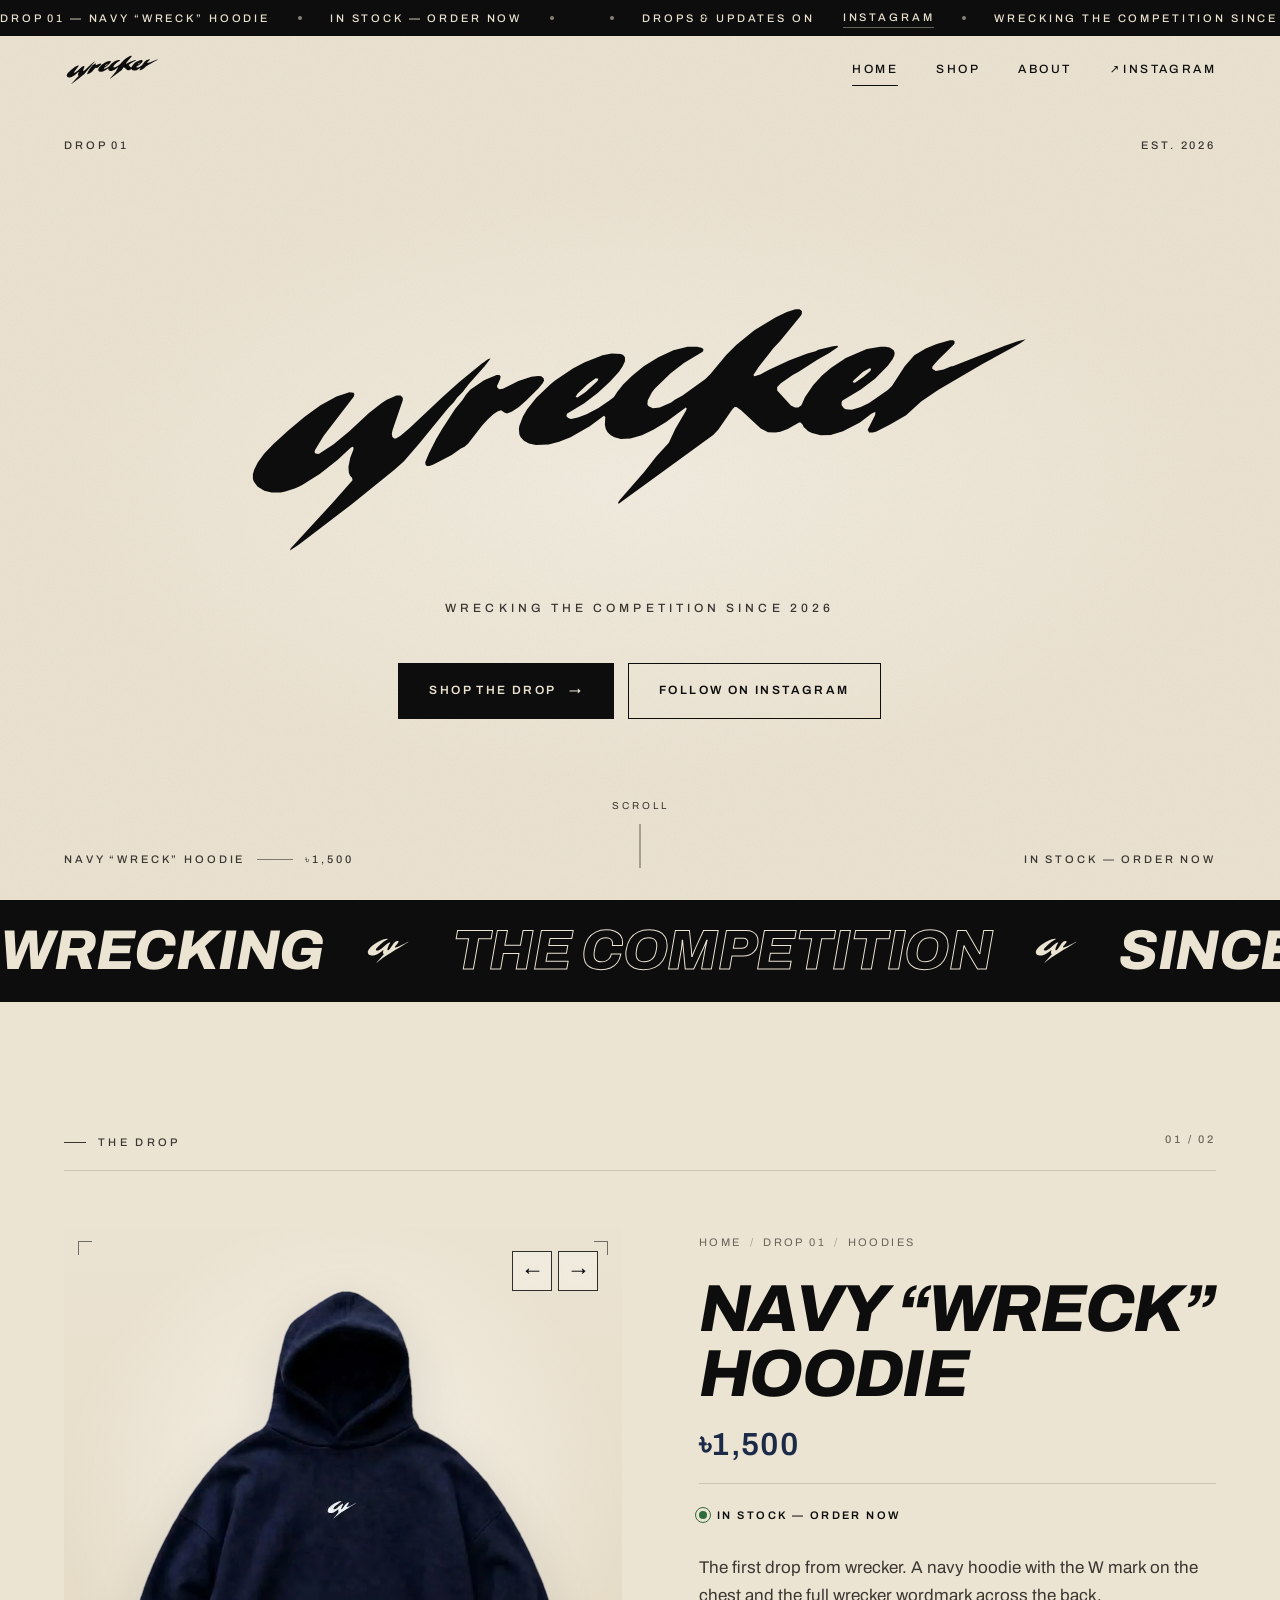
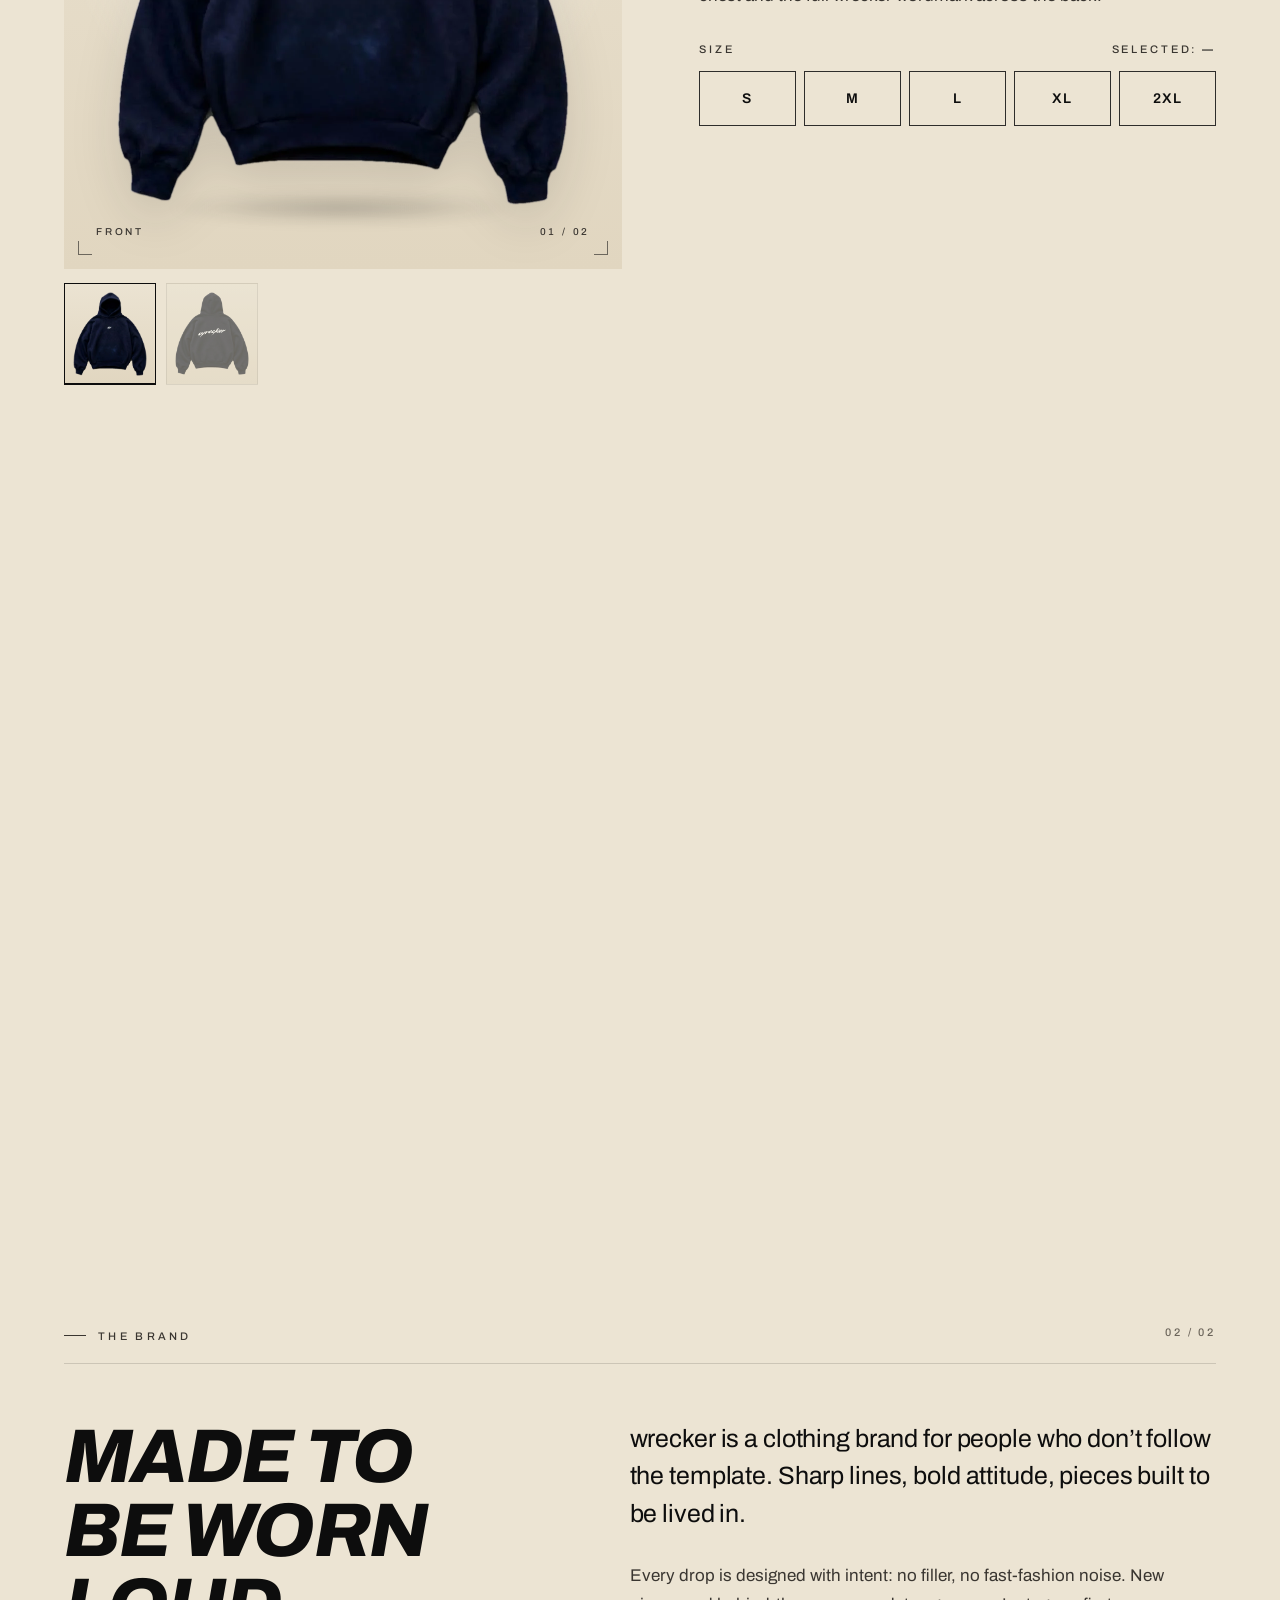
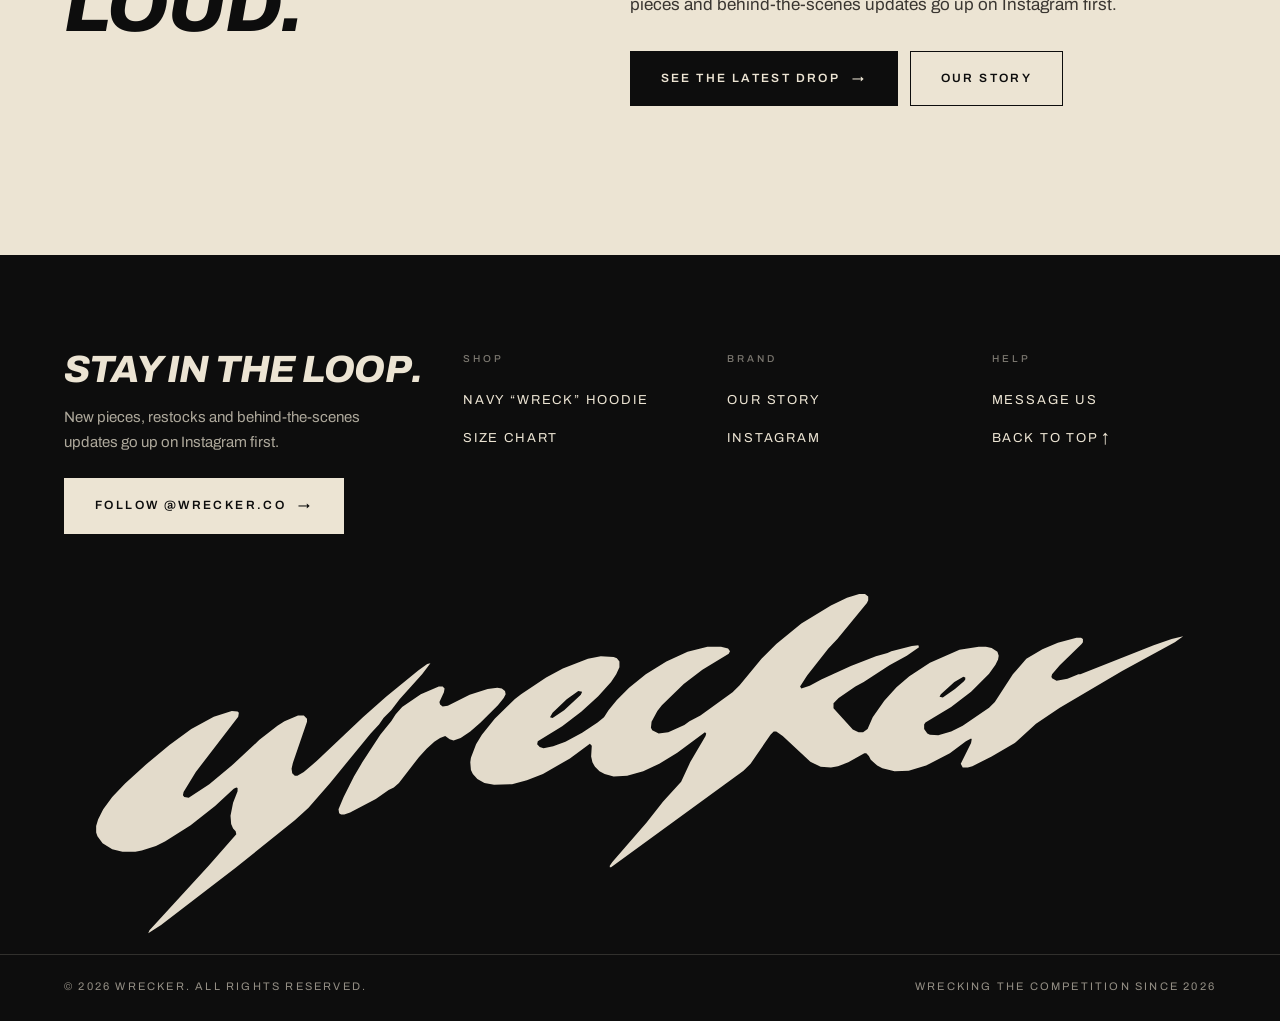
==== commit 1048c804: "Add files via upload" ====
--- a/index.html
+++ b/index.html
@@ -17,7 +17,7 @@
   <link rel="preconnect" href="https://fonts.gstatic.com" crossorigin />
   <link rel="stylesheet" href="wrecker.css" />
   <link rel="preload" as="image" href="hoodie-front.webp" type="image/webp" />
-  <script type="application/ld+json">{"@context":"https://schema.org","@type":"Product","name":"Navy \"Wreck\" Hoodie","brand":{"@type":"Brand","name":"wrecker"},"image":["hoodie-front.png","hoodie-back.png"],"offers":{"@type":"Offer","price":"1500","priceCurrency":"BDT","availability":"https://schema.org/OutOfStock"}}</script>
+  <script type="application/ld+json">{"@context":"https://schema.org","@type":"Product","name":"Navy \"Wreck\" Hoodie","brand":{"@type":"Brand","name":"wrecker"},"image":["hoodie-front.png","hoodie-back.png"],"offers":{"@type":"Offer","price":"1500","priceCurrency":"BDT","availability":"https://schema.org/InStock"}}</script>
   <script>document.documentElement.classList.add("js");</script>
 </head>
 <body id="top">
@@ -25,7 +25,7 @@
 
   <a class="skip" href="#main">Skip to content</a>
   <div class="announce" role="region" aria-label="Announcement">
-    <div class="announce-track"><span>Drop 01 &mdash; Navy &ldquo;Wreck&rdquo; Hoodie</span><span><span data-stock>Sold out &mdash; new stock coming soon</span></span><span>Restock alerts on <a href="https://www.instagram.com/wrecker.co/" target="_blank" rel="noopener">Instagram</a></span><span>Wrecking the competition since 2026</span><span>Drop 01 &mdash; Navy &ldquo;Wreck&rdquo; Hoodie</span><span><span aria-hidden="true" data-stock>Sold out &mdash; new stock coming soon</span></span><span>Restock alerts on <a href="https://www.instagram.com/wrecker.co/" target="_blank" rel="noopener">Instagram</a></span><span>Wrecking the competition since 2026</span></div>
+    <div class="announce-track"><span>Drop 01 &mdash; Navy &ldquo;Wreck&rdquo; Hoodie</span><span><span data-stock>In stock &mdash; order now</span></span><span>Drops &amp; updates on <a href="https://www.instagram.com/wrecker.co/" target="_blank" rel="noopener">Instagram</a></span><span>Wrecking the competition since 2026</span><span>Drop 01 &mdash; Navy &ldquo;Wreck&rdquo; Hoodie</span><span><span aria-hidden="true" data-stock>In stock &mdash; order now</span></span><span>Drops &amp; updates on <a href="https://www.instagram.com/wrecker.co/" target="_blank" rel="noopener">Instagram</a></span><span>Wrecking the competition since 2026</span></div>
   </div>
   <header class="site-header">
     <div class="inner">
@@ -57,7 +57,7 @@
         <p class="tl">Drop 01</p>
         <p class="tr">Est. 2026</p>
         <p class="bl">Navy &ldquo;Wreck&rdquo; Hoodie<span class="rule"></span>&#2547;1,500</p>
-        <p class="br"><span data-stock>Sold out &mdash; new stock coming soon</span></p>
+        <p class="br"><span data-stock>In stock &mdash; order now</span></p>
       </div>
       <div class="hero-inner">
         <h1 class="wordmark"><span class="visually-hidden">wrecker</span><svg class="logo" viewBox="0 0 448.00 147.75" aria-hidden="true" focusable="false"><use href="#wm"/></svg></h1>
@@ -77,7 +77,7 @@
     <section class="section" id="preorder" aria-labelledby="po-title">
       <div class="section-head"><p class="eyebrow">The drop</p><span class="index">01 / 02</span></div>
       <div class="po-grid">
-        <div class="po-gallery soldout" aria-label="Navy Wreck hoodie photos">
+        <div class="po-gallery" aria-label="Navy Wreck hoodie photos">
           <figure class="po-photo" id="po-main" tabindex="0" aria-label="Product photo. Click or use the arrow keys to switch view.">
             <span class="ticks" aria-hidden="true"><i></i></span>
             <span class="po-badge">Sold out</span>
@@ -104,9 +104,9 @@
           <h2 id="po-title">Navy &ldquo;Wreck&rdquo; Hoodie</h2>
           <div class="po-price-row">
             <p class="po-price">&#2547;1,500</p>
-            <span class="po-soldout">Out of stock</span>
+            <span class="po-soldout" hidden>Out of stock</span>
           </div>
-          <p class="po-status" id="po-status"><span class="po-dot" aria-hidden="true"></span><span>Sold out &mdash; new stock coming soon</span></p>
+          <p class="po-status" id="po-status"><span class="po-dot" aria-hidden="true"></span><span>In stock &mdash; order now</span></p>
           <!-- EDIT: product description -->
           <p class="po-desc">The first drop from wrecker. A navy hoodie with the W mark on the chest and the full wrecker wordmark across the back.</p>
 
@@ -156,18 +156,18 @@
               </div>
             </details>
             <details class="acc">
-              <summary>Preorder &amp; delivery <span class="pm" aria-hidden="true"></span></summary>
+              <summary>Order &amp; delivery <span class="pm" aria-hidden="true"></span></summary>
               <div class="acc-body">
                 <!-- EDIT: add delivery areas and timings -->
-                <p>Place your preorder below. We contact every customer personally to confirm the order before it ships.</p>
+                <p>Place your order below. We contact every customer personally to confirm the order before it ships.</p>
                 <p>Prefer to order by message? <a class="link" href="https://ig.me/m/wrecker.co" target="_blank" rel="noopener">DM us on Instagram</a>.</p>
               </div>
             </details>
           </div>
 
-          <div class="order-head"><h3>Your details</h3><span class="step">Preorder</span></div>
+          <div class="order-head"><h3>Your details</h3><span class="step">Order</span></div>
           <form id="order-form" novalidate>
-            <p id="order-summary" class="empty">Pick your size above to start your preorder.</p>
+            <p id="order-summary" class="empty">Pick your size above to start your order.</p>
             <div class="row">
               <label class="field"><input type="text" name="first_name" required autocomplete="given-name" placeholder=" "><span>First name</span></label>
               <label class="field"><input type="text" name="last_name" required autocomplete="family-name" placeholder=" "><span>Last name</span></label>
@@ -176,7 +176,7 @@
             <label class="field"><input type="tel" name="phone" required autocomplete="tel" placeholder=" "><span>Phone number</span></label>
             <label class="field"><textarea name="address" required autocomplete="street-address" placeholder=" "></textarea><span>Delivery address</span></label>
             <input type="checkbox" name="botcheck" tabindex="-1" autocomplete="off" style="display:none">
-            <button type="submit" class="btn block" id="order-submit" disabled>Sold out</button>
+            <button type="submit" class="btn block" id="order-submit" disabled>Place order</button>
             <p id="order-msg" role="status"></p>
             <p class="form-fine">We&rsquo;ll contact you to confirm before anything ships.</p>
           </form>
@@ -249,7 +249,7 @@
     <div class="buybar-in">
       <picture><source srcset="hoodie-front.webp" type="image/webp"><img src="hoodie-front.png" alt="" width="44" height="44" loading="lazy"></picture>
       <div class="bb-text"><span class="bb-name">Navy &ldquo;Wreck&rdquo; Hoodie</span><span class="bb-price">&#2547;1,500</span></div>
-      <a class="btn" id="bb-btn" href="#order">Preorder</a>
+      <a class="btn" id="bb-btn" href="#order">Order now</a>
     </div>
   </div>
   <script src="wrecker.js" defer></script>
--- a/wrecker.css
+++ b/wrecker.css
@@ -345,6 +345,7 @@
 .po-info h2 { font-size: clamp(40px, 5.2vw, 68px); margin-bottom: 22px; }
 .po-price-row { display: flex; align-items: center; flex-wrap: wrap; gap: 14px 18px; margin: 0 0 22px; padding-bottom: 22px; border-bottom: 1px solid var(--line); }
 .po-price { margin: 0; color: var(--navy); font-size: clamp(26px, 2.6vw, 32px); font-weight: 600; letter-spacing: 0.01em; line-height: 1; font-variant-numeric: tabular-nums; }
+.po-soldout[hidden] { display: none; }
 .po-soldout { display: inline-block; padding: 6px 10px 5px; border: 1px solid var(--ink); font-size: 10px; font-weight: 600; letter-spacing: 0.22em; text-transform: uppercase; line-height: 1.2; }
 .po-status { display: flex; align-items: center; gap: 10px; margin: 0 0 30px; font-size: 11px; font-weight: 600; letter-spacing: 0.22em; text-transform: uppercase; }
 .po-dot { position: relative; width: 8px; height: 8px; border-radius: 50%; background: #b23a2a; flex: none; }
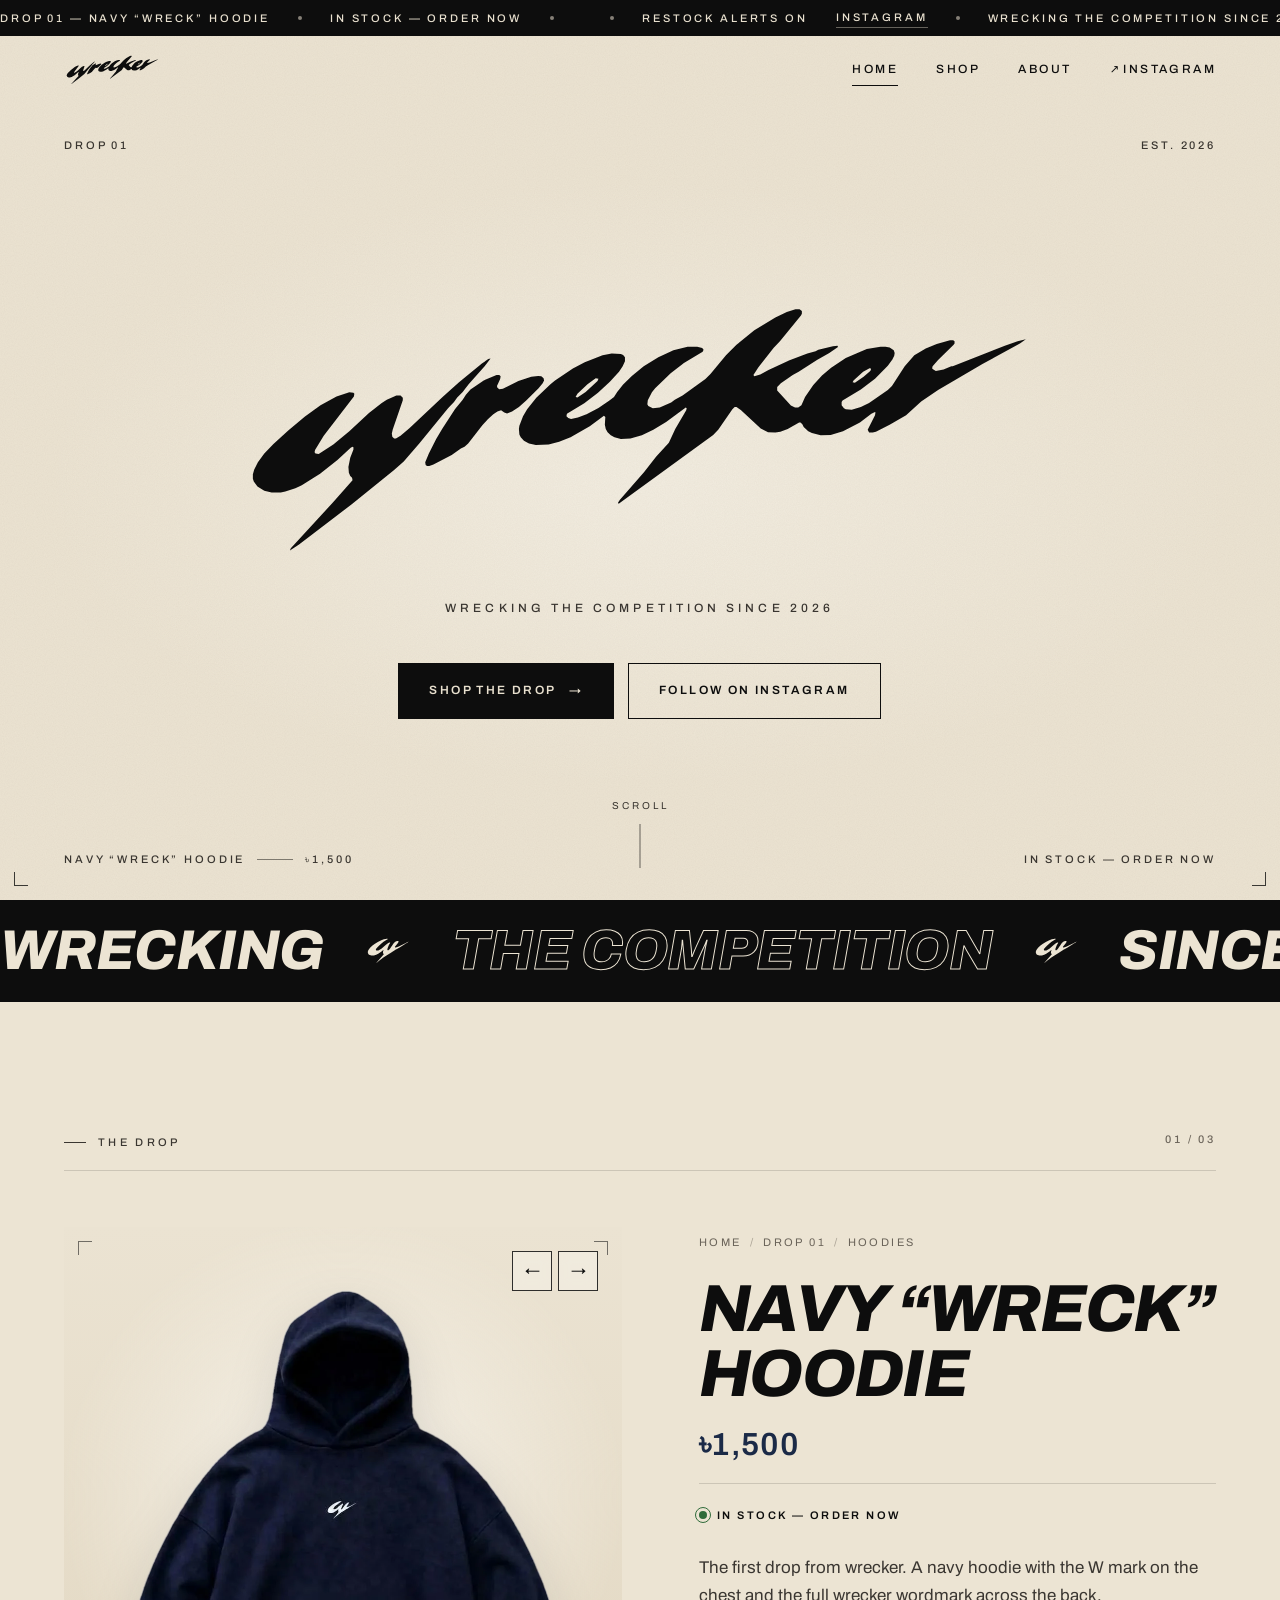
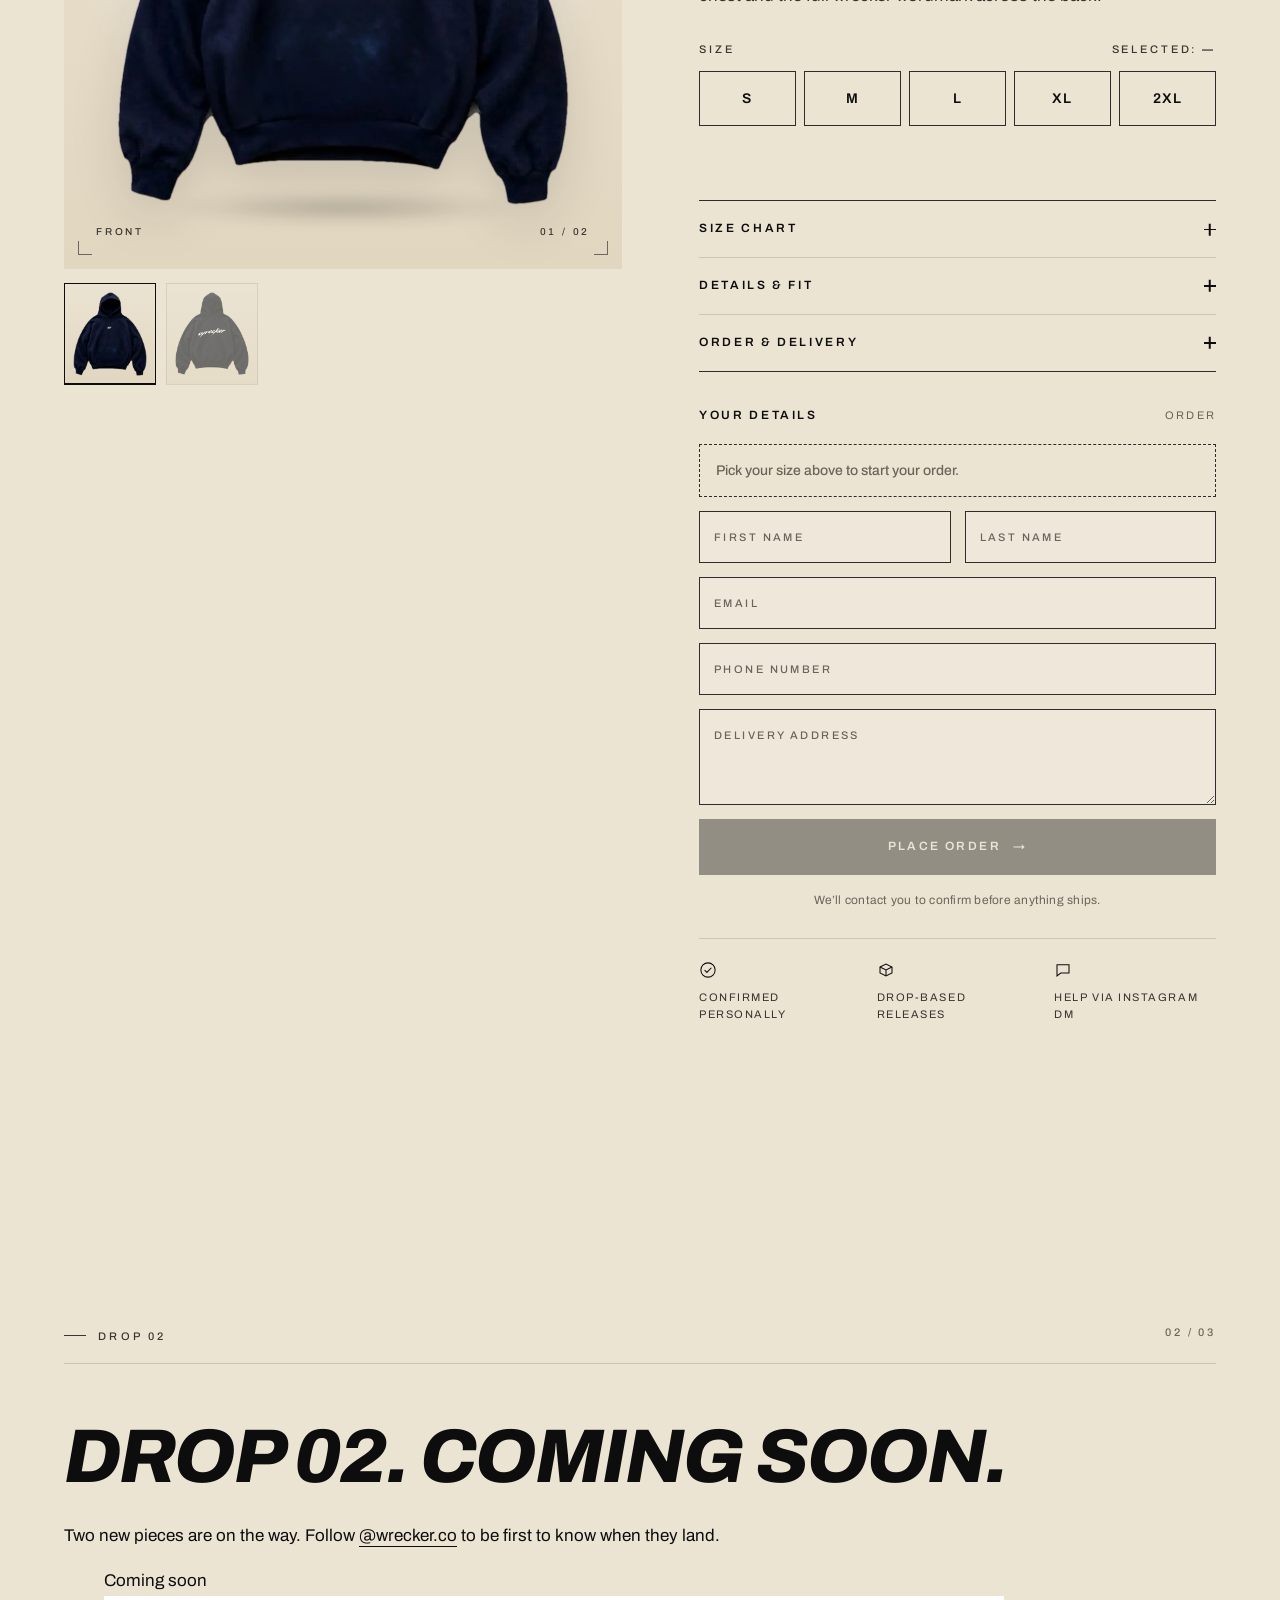
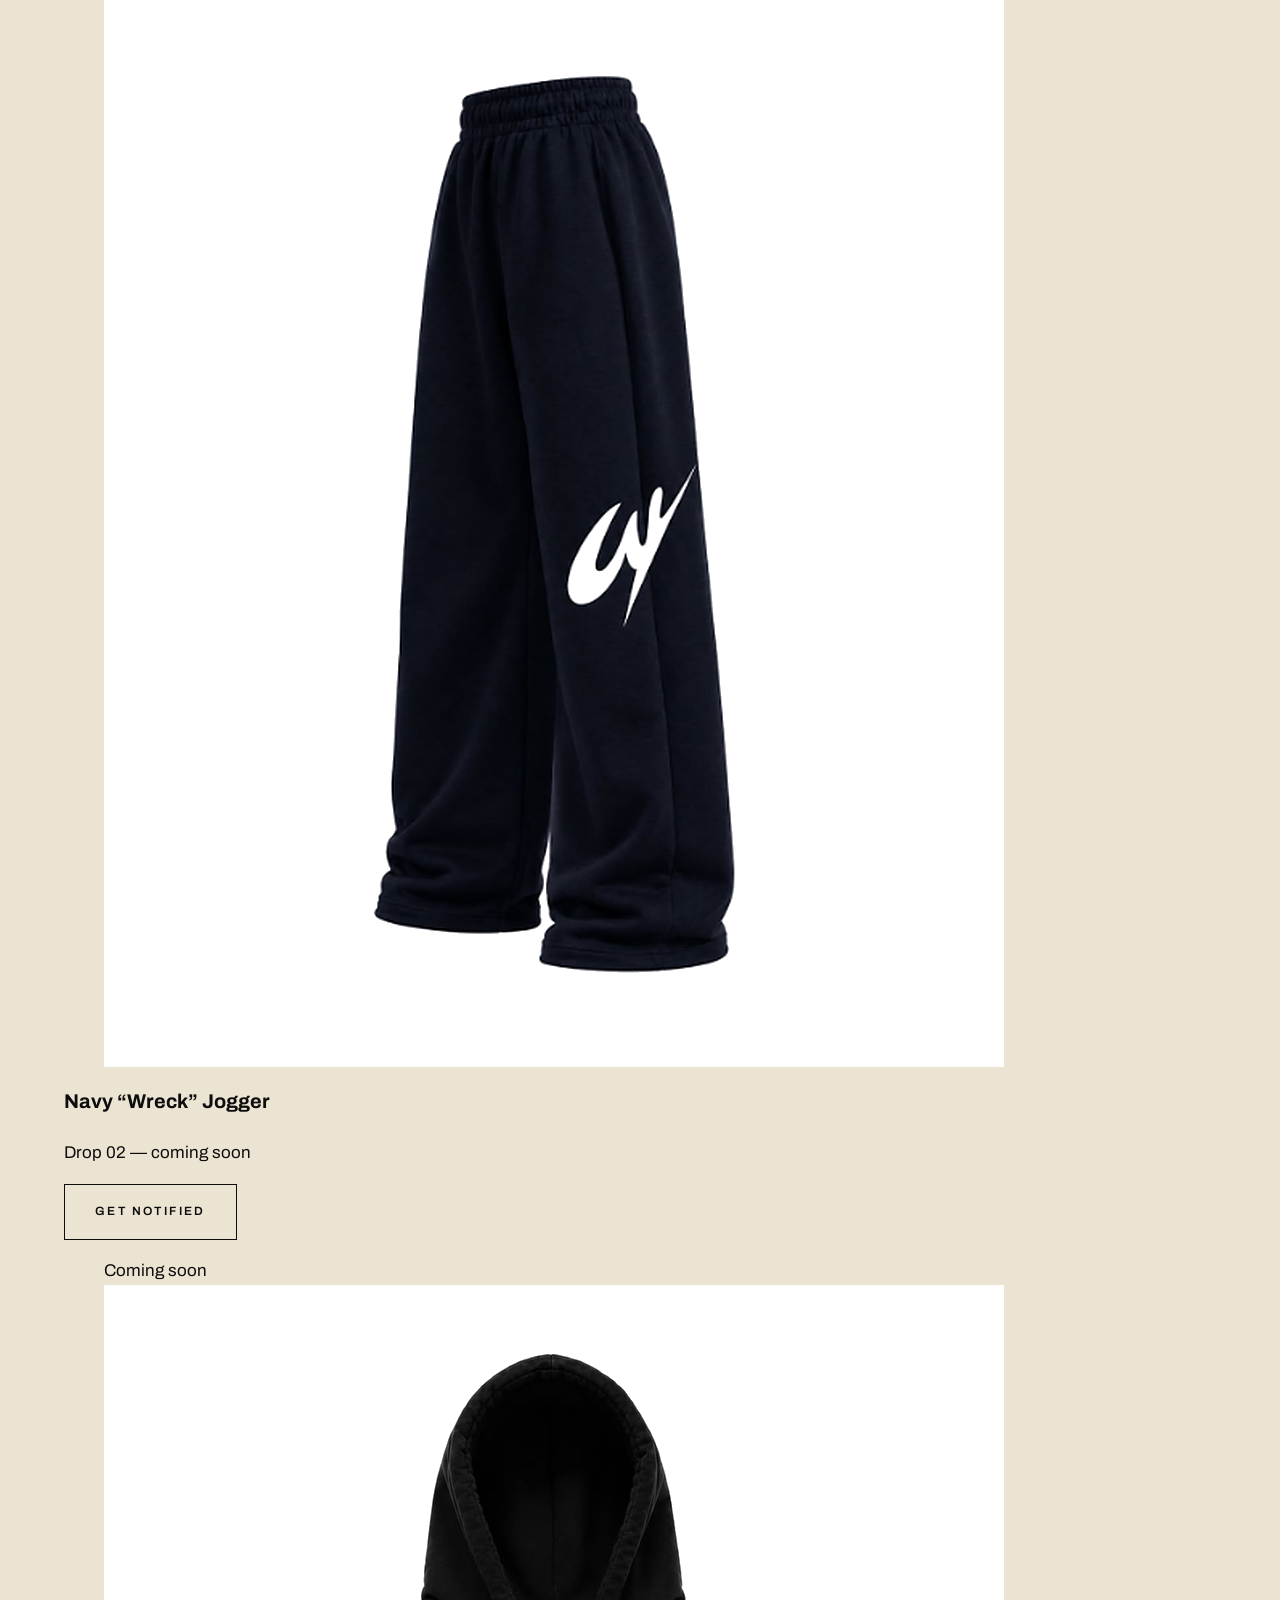
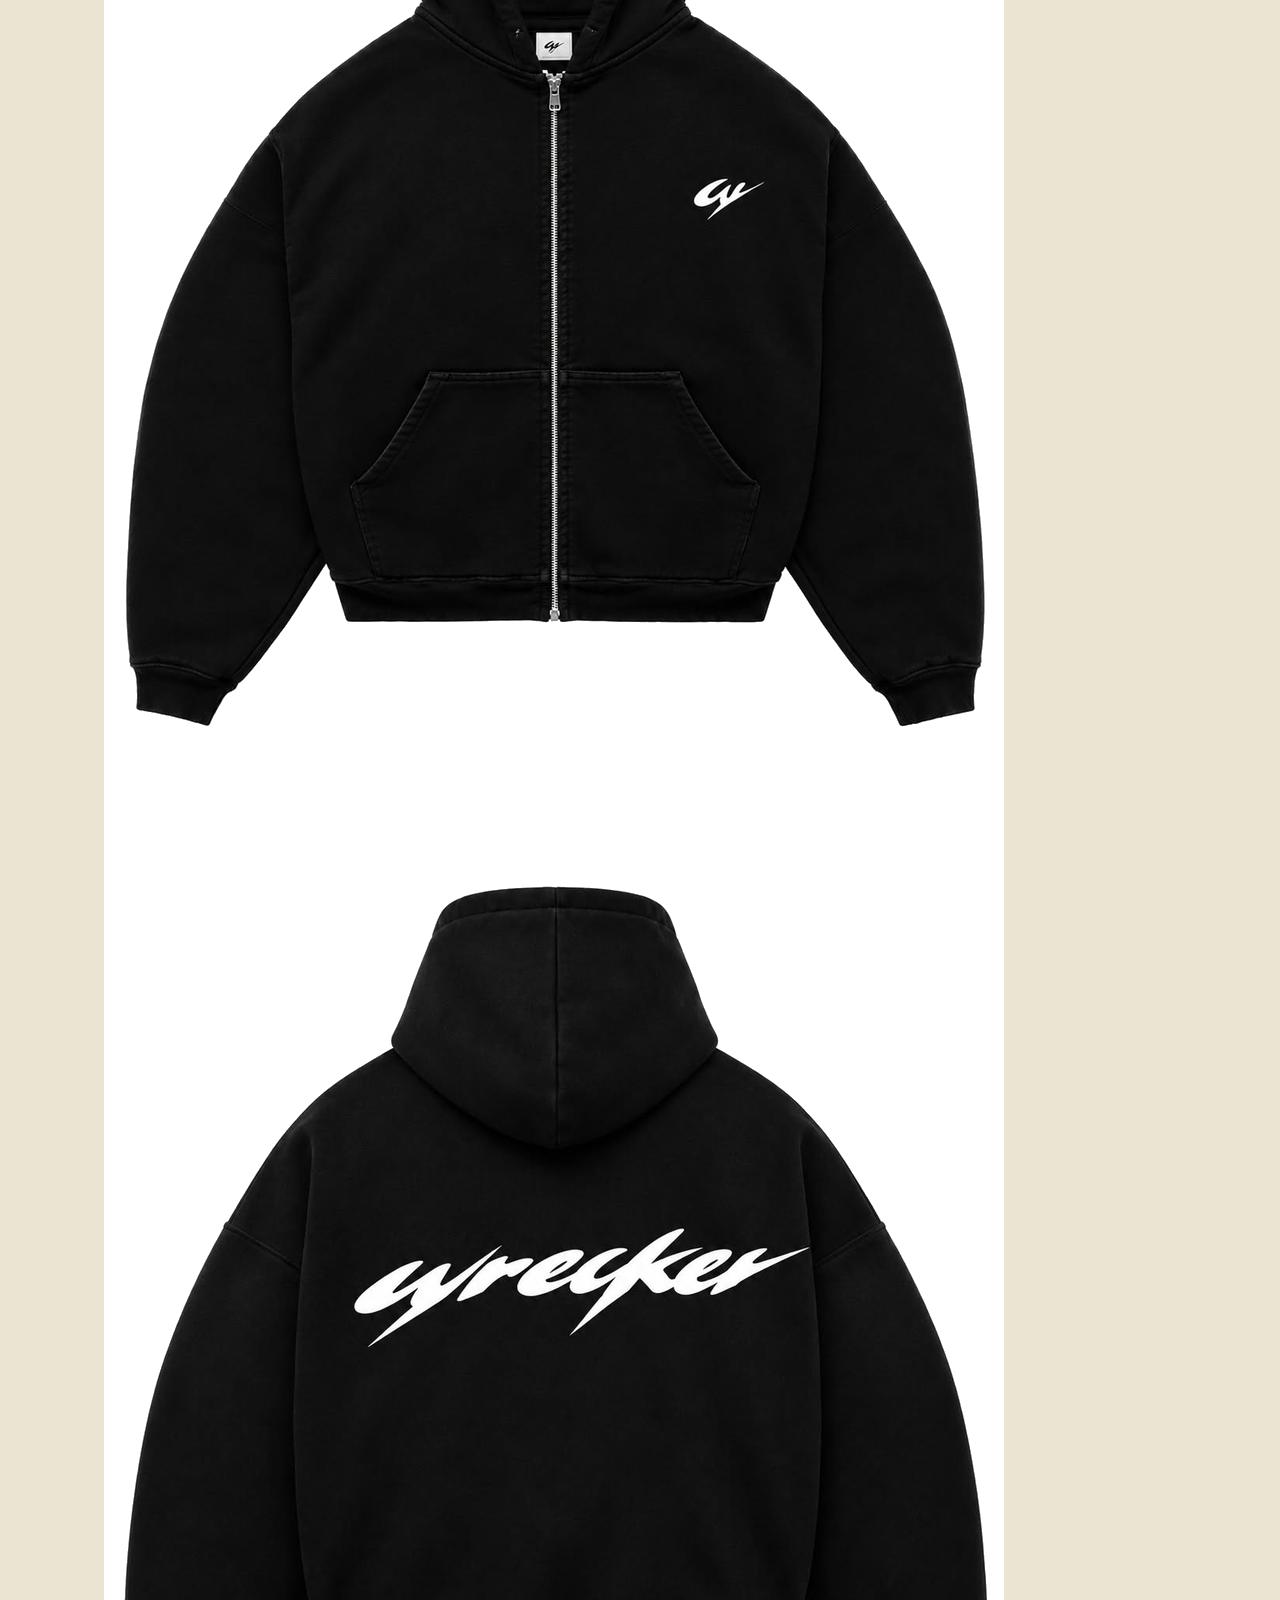
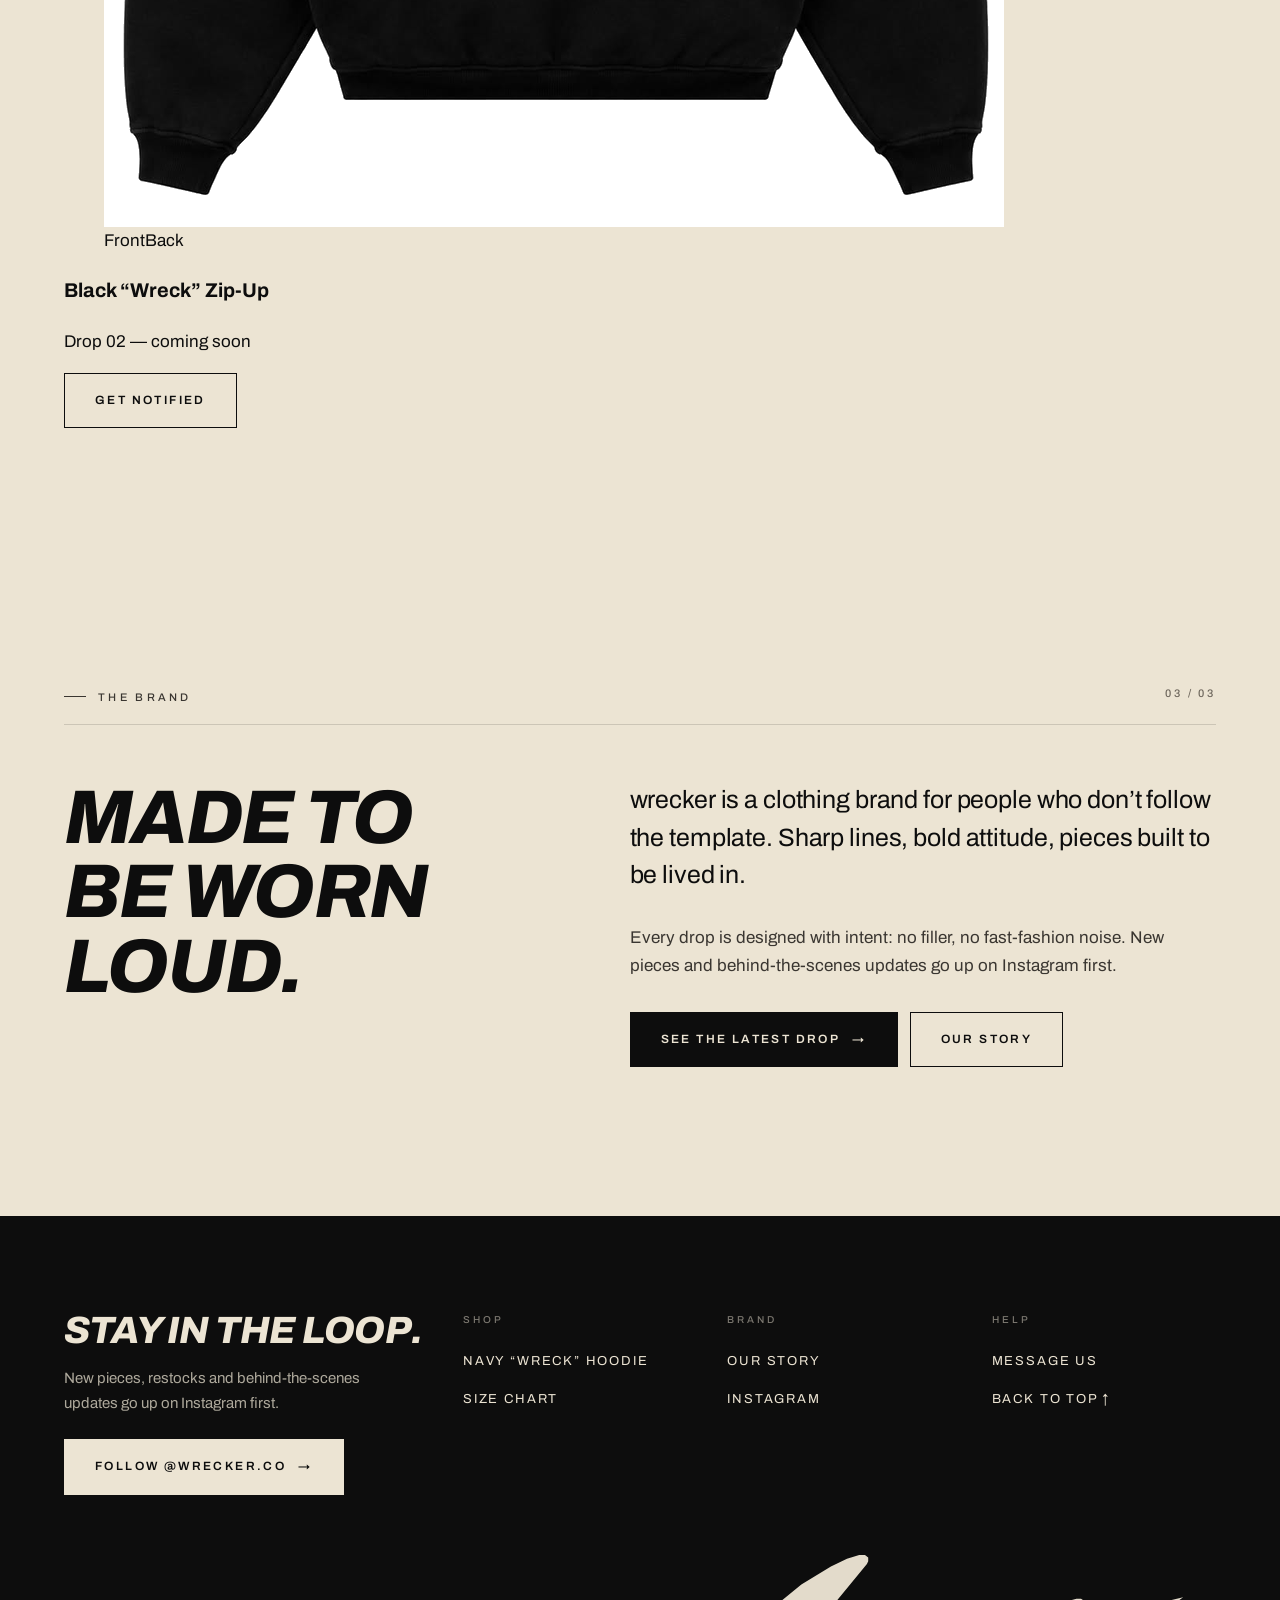
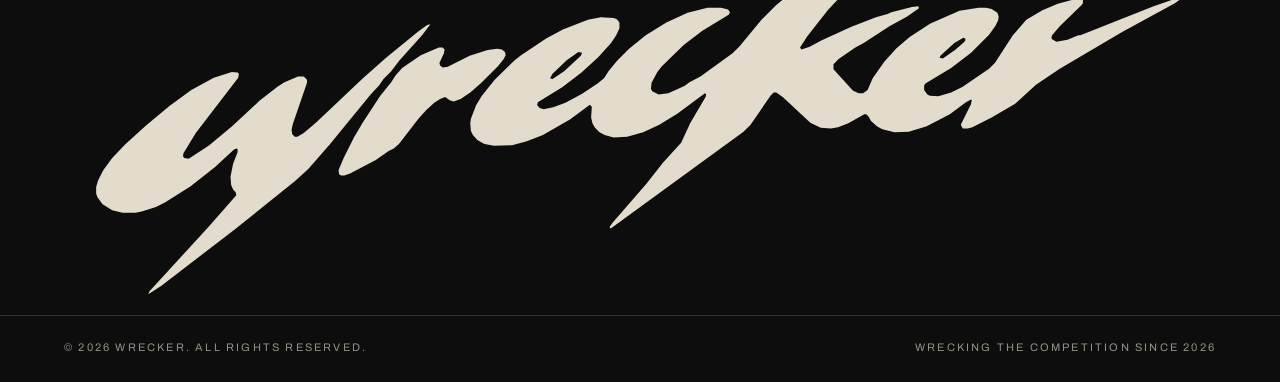
==== commit 820956b9: "Rename index (1).html to index.html" ====
--- a/index.html
+++ b/index.html
@@ -25,7 +25,7 @@
 
   <a class="skip" href="#main">Skip to content</a>
   <div class="announce" role="region" aria-label="Announcement">
-    <div class="announce-track"><span>Drop 01 &mdash; Navy &ldquo;Wreck&rdquo; Hoodie</span><span><span data-stock>In stock &mdash; order now</span></span><span>Drops &amp; updates on <a href="https://www.instagram.com/wrecker.co/" target="_blank" rel="noopener">Instagram</a></span><span>Wrecking the competition since 2026</span><span>Drop 01 &mdash; Navy &ldquo;Wreck&rdquo; Hoodie</span><span><span aria-hidden="true" data-stock>In stock &mdash; order now</span></span><span>Drops &amp; updates on <a href="https://www.instagram.com/wrecker.co/" target="_blank" rel="noopener">Instagram</a></span><span>Wrecking the competition since 2026</span></div>
+    <div class="announce-track"><span>Drop 01 &mdash; Navy &ldquo;Wreck&rdquo; Hoodie</span><span><span data-stock>In stock &mdash; order now</span></span><span>Restock alerts on <a href="https://www.instagram.com/wrecker.co/" target="_blank" rel="noopener">Instagram</a></span><span>Wrecking the competition since 2026</span><span>Drop 01 &mdash; Navy &ldquo;Wreck&rdquo; Hoodie</span><span><span aria-hidden="true" data-stock>In stock &mdash; order now</span></span><span>Restock alerts on <a href="https://www.instagram.com/wrecker.co/" target="_blank" rel="noopener">Instagram</a></span><span>Wrecking the competition since 2026</span></div>
   </div>
   <header class="site-header">
     <div class="inner">
@@ -75,7 +75,7 @@
   </div>
 
     <section class="section" id="preorder" aria-labelledby="po-title">
-      <div class="section-head"><p class="eyebrow">The drop</p><span class="index">01 / 02</span></div>
+      <div class="section-head"><p class="eyebrow">The drop</p><span class="index">01 / 03</span></div>
       <div class="po-grid">
         <div class="po-gallery" aria-label="Navy Wreck hoodie photos">
           <figure class="po-photo" id="po-main" tabindex="0" aria-label="Product photo. Click or use the arrow keys to switch view.">
@@ -191,8 +191,49 @@
       </div>
     </section>
 
+    <!-- DROP 02: COMING SOON. To open an item later, swap its "Coming soon" bits for an order form like Drop 01. -->
+    <section class="section d2" id="drop-02" aria-labelledby="d2-title">
+      <div class="section-head"><p class="eyebrow">Drop 02</p><span class="index">02 / 03</span></div>
+      <div class="d2-intro">
+        <h2 id="d2-title">Drop 02. Coming soon.</h2>
+        <p>Two new pieces are on the way. Follow <a class="link" href="https://www.instagram.com/wrecker.co/" target="_blank" rel="noopener">@wrecker.co</a> to be first to know when they land.</p>
+      </div>
+      <div class="d2-grid">
+        <article class="d2-card">
+          <figure class="d2-photo" aria-label="Navy Wreck Jogger photo">
+            <span class="ticks" aria-hidden="true"><i></i></span>
+            <span class="d2-badge">Coming soon</span>
+            <img src="drop02-jogger.png" alt="Navy Wreck Jogger: wide-leg navy sweatpants with the white W mark on the leg" width="900" height="1071" loading="lazy">
+          </figure>
+          <div class="d2-info">
+            <div>
+              <h3>Navy &ldquo;Wreck&rdquo; Jogger</h3>
+              <p class="d2-status"><span class="d2-dot" aria-hidden="true"></span><span>Drop 02 &mdash; coming soon</span></p>
+            </div>
+            <a class="btn ghost" href="https://ig.me/m/wrecker.co" target="_blank" rel="noopener">Get notified</a>
+          </div>
+        </article>
+        <article class="d2-card">
+          <figure class="d2-photo d2-swap" tabindex="0" aria-label="Black Wreck Zip-Up photos. The back view shows on hover or focus.">
+            <span class="ticks" aria-hidden="true"><i></i></span>
+            <span class="d2-badge">Coming soon</span>
+            <img class="d2-front" src="drop02-zipup-front.png" alt="Front of the Black Wreck Zip-Up: black zip hoodie with the white W mark on the chest" width="900" height="1071" loading="lazy">
+            <img class="d2-back" src="drop02-zipup-back.png" alt="Back of the Black Wreck Zip-Up: full white wrecker wordmark across the back" width="900" height="1071" loading="lazy">
+            <span class="d2-view" aria-hidden="true"><span class="v-front">Front</span><span class="v-back">Back</span></span>
+          </figure>
+          <div class="d2-info">
+            <div>
+              <h3>Black &ldquo;Wreck&rdquo; Zip-Up</h3>
+              <p class="d2-status"><span class="d2-dot" aria-hidden="true"></span><span>Drop 02 &mdash; coming soon</span></p>
+            </div>
+            <a class="btn ghost" href="https://ig.me/m/wrecker.co" target="_blank" rel="noopener">Get notified</a>
+          </div>
+        </article>
+      </div>
+    </section>
+
     <section class="section" aria-labelledby="brand-title">
-      <div class="section-head"><p class="eyebrow">The brand</p><span class="index">02 / 02</span></div>
+      <div class="section-head"><p class="eyebrow">The brand</p><span class="index">03 / 03</span></div>
       <div class="two-col">
         <div class="sticky-col">
           <h2 id="brand-title">Made to be worn loud.</h2>
